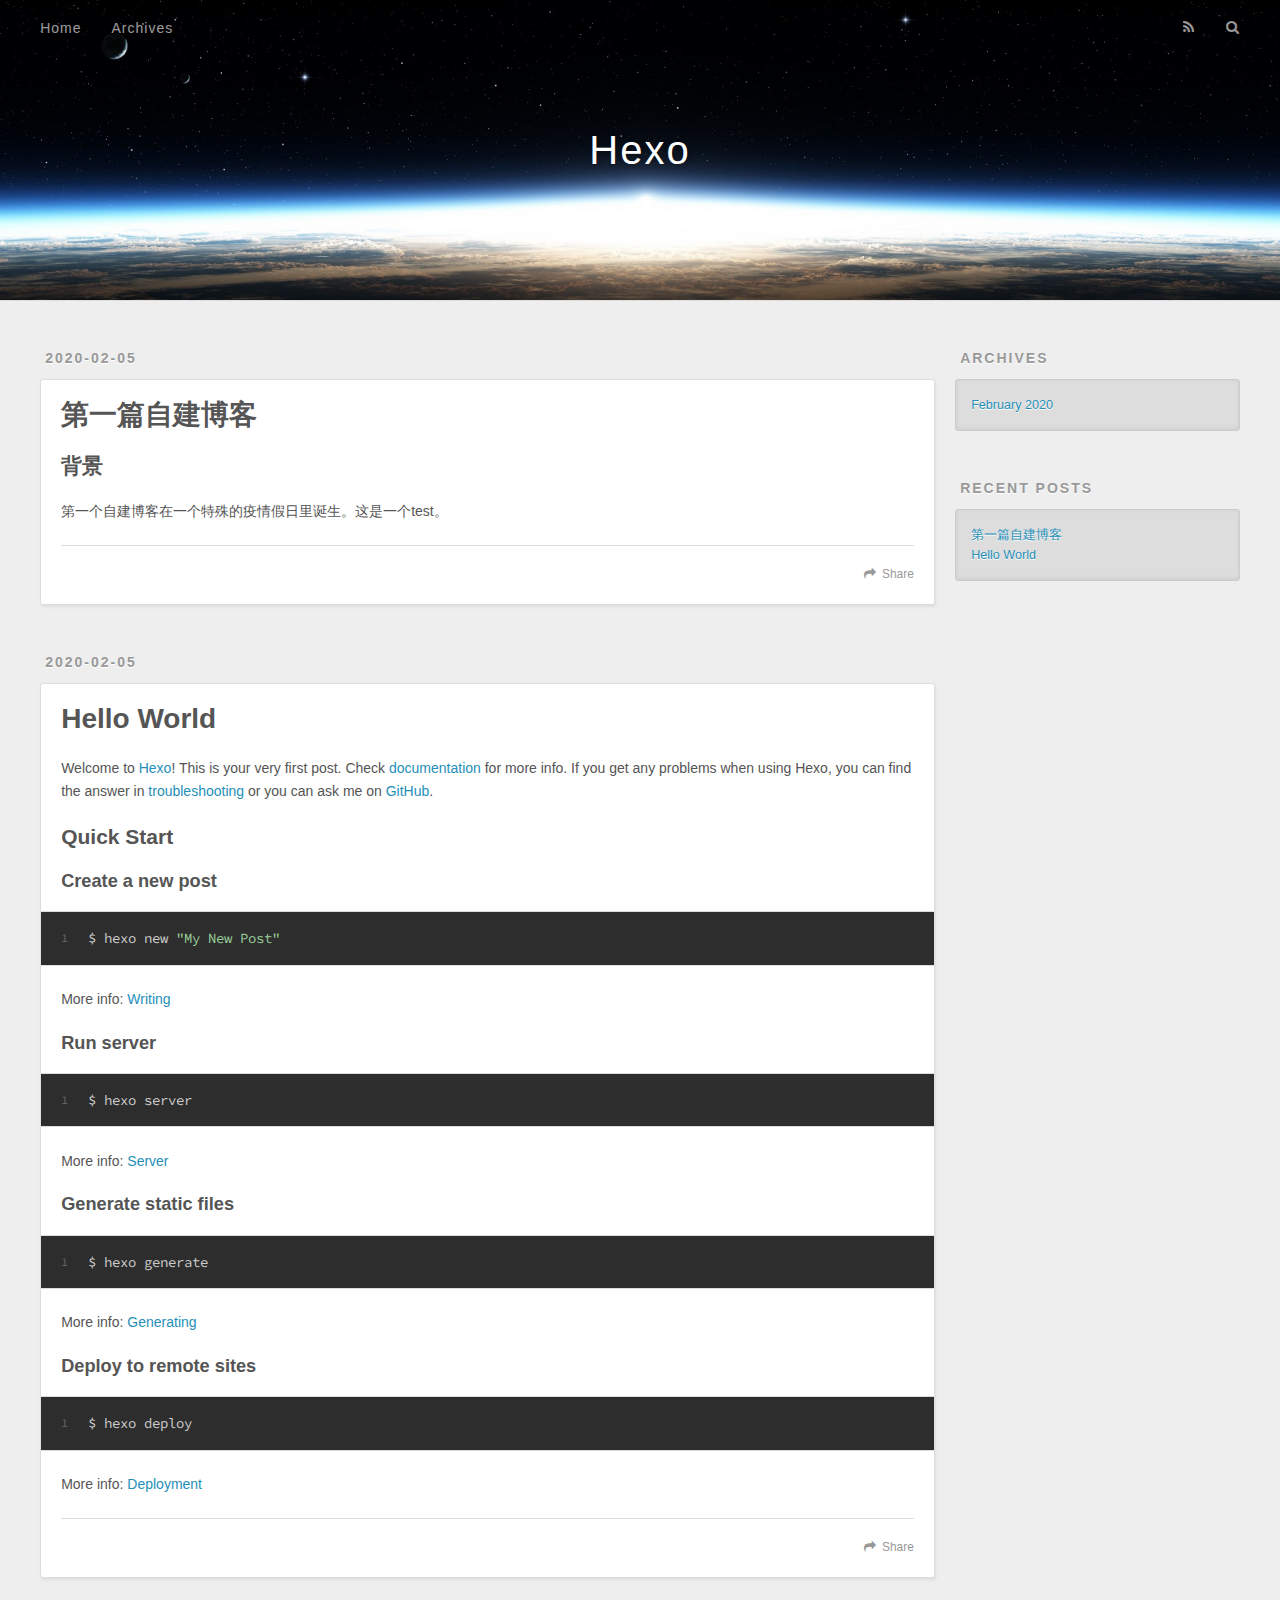
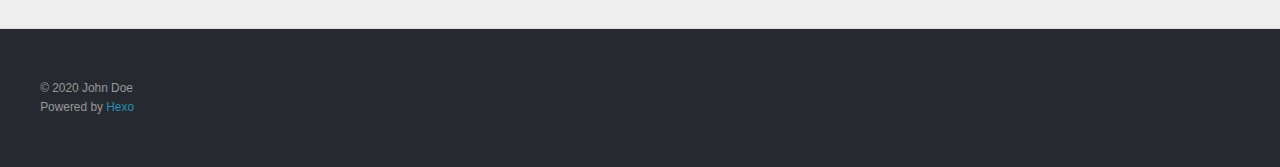
==== index.html @ 3ea93b78 "Site updated: 2020-02-05 18:12:17" ====
<!DOCTYPE html>
<html>
<head>
  <meta charset="utf-8">
  

  
  <title>Hexo</title>
  <meta name="viewport" content="width=device-width, initial-scale=1, maximum-scale=1">
  <meta property="og:type" content="website">
<meta property="og:title" content="Hexo">
<meta property="og:url" content="http://yoursite.com/index.html">
<meta property="og:site_name" content="Hexo">
<meta property="og:locale" content="en_US">
<meta property="article:author" content="John Doe">
<meta name="twitter:card" content="summary">
  
    <link rel="alternate" href="/atom.xml" title="Hexo" type="application/atom+xml">
  
  
    <link rel="icon" href="/favicon.png">
  
  
    <link href="//fonts.googleapis.com/css?family=Source+Code+Pro" rel="stylesheet" type="text/css">
  
  
<link rel="stylesheet" href="/css/style.css">

<meta name="generator" content="Hexo 4.2.0"></head>

<body>
  <div id="container">
    <div id="wrap">
      <header id="header">
  <div id="banner"></div>
  <div id="header-outer" class="outer">
    <div id="header-title" class="inner">
      <h1 id="logo-wrap">
        <a href="/" id="logo">Hexo</a>
      </h1>
      
    </div>
    <div id="header-inner" class="inner">
      <nav id="main-nav">
        <a id="main-nav-toggle" class="nav-icon"></a>
        
          <a class="main-nav-link" href="/">Home</a>
        
          <a class="main-nav-link" href="/archives">Archives</a>
        
      </nav>
      <nav id="sub-nav">
        
          <a id="nav-rss-link" class="nav-icon" href="/atom.xml" title="RSS Feed"></a>
        
        <a id="nav-search-btn" class="nav-icon" title="Search"></a>
      </nav>
      <div id="search-form-wrap">
        <form action="//google.com/search" method="get" accept-charset="UTF-8" class="search-form"><input type="search" name="q" class="search-form-input" placeholder="Search"><button type="submit" class="search-form-submit">&#xF002;</button><input type="hidden" name="sitesearch" value="http://yoursite.com"></form>
      </div>
    </div>
  </div>
</header>
      <div class="outer">
        <section id="main">
  
    <article id="post-第一篇自建博客" class="article article-type-post" itemscope itemprop="blogPost">
  <div class="article-meta">
    <a href="/2020/02/05/%E7%AC%AC%E4%B8%80%E7%AF%87%E8%87%AA%E5%BB%BA%E5%8D%9A%E5%AE%A2/" class="article-date">
  <time datetime="2020-02-05T09:42:39.000Z" itemprop="datePublished">2020-02-05</time>
</a>
    
  </div>
  <div class="article-inner">
    
    
      <header class="article-header">
        
  
    <h1 itemprop="name">
      <a class="article-title" href="/2020/02/05/%E7%AC%AC%E4%B8%80%E7%AF%87%E8%87%AA%E5%BB%BA%E5%8D%9A%E5%AE%A2/">第一篇自建博客</a>
    </h1>
  

      </header>
    
    <div class="article-entry" itemprop="articleBody">
      
        <h2 id="背景"><a href="#背景" class="headerlink" title="背景"></a>背景</h2><p>第一个自建博客在一个特殊的疫情假日里诞生。这是一个test。</p>

      
    </div>
    <footer class="article-footer">
      <a data-url="http://yoursite.com/2020/02/05/%E7%AC%AC%E4%B8%80%E7%AF%87%E8%87%AA%E5%BB%BA%E5%8D%9A%E5%AE%A2/" data-id="ck694vm9j000055s62xq0bz52" class="article-share-link">Share</a>
      
      
    </footer>
  </div>
  
</article>


  
    <article id="post-hello-world" class="article article-type-post" itemscope itemprop="blogPost">
  <div class="article-meta">
    <a href="/2020/02/05/hello-world/" class="article-date">
  <time datetime="2020-02-05T09:31:14.699Z" itemprop="datePublished">2020-02-05</time>
</a>
    
  </div>
  <div class="article-inner">
    
    
      <header class="article-header">
        
  
    <h1 itemprop="name">
      <a class="article-title" href="/2020/02/05/hello-world/">Hello World</a>
    </h1>
  

      </header>
    
    <div class="article-entry" itemprop="articleBody">
      
        <p>Welcome to <a href="https://hexo.io/" target="_blank" rel="noopener">Hexo</a>! This is your very first post. Check <a href="https://hexo.io/docs/" target="_blank" rel="noopener">documentation</a> for more info. If you get any problems when using Hexo, you can find the answer in <a href="https://hexo.io/docs/troubleshooting.html" target="_blank" rel="noopener">troubleshooting</a> or you can ask me on <a href="https://github.com/hexojs/hexo/issues" target="_blank" rel="noopener">GitHub</a>.</p>
<h2 id="Quick-Start"><a href="#Quick-Start" class="headerlink" title="Quick Start"></a>Quick Start</h2><h3 id="Create-a-new-post"><a href="#Create-a-new-post" class="headerlink" title="Create a new post"></a>Create a new post</h3><figure class="highlight bash"><table><tr><td class="gutter"><pre><span class="line">1</span><br></pre></td><td class="code"><pre><span class="line">$ hexo new <span class="string">"My New Post"</span></span><br></pre></td></tr></table></figure>

<p>More info: <a href="https://hexo.io/docs/writing.html" target="_blank" rel="noopener">Writing</a></p>
<h3 id="Run-server"><a href="#Run-server" class="headerlink" title="Run server"></a>Run server</h3><figure class="highlight bash"><table><tr><td class="gutter"><pre><span class="line">1</span><br></pre></td><td class="code"><pre><span class="line">$ hexo server</span><br></pre></td></tr></table></figure>

<p>More info: <a href="https://hexo.io/docs/server.html" target="_blank" rel="noopener">Server</a></p>
<h3 id="Generate-static-files"><a href="#Generate-static-files" class="headerlink" title="Generate static files"></a>Generate static files</h3><figure class="highlight bash"><table><tr><td class="gutter"><pre><span class="line">1</span><br></pre></td><td class="code"><pre><span class="line">$ hexo generate</span><br></pre></td></tr></table></figure>

<p>More info: <a href="https://hexo.io/docs/generating.html" target="_blank" rel="noopener">Generating</a></p>
<h3 id="Deploy-to-remote-sites"><a href="#Deploy-to-remote-sites" class="headerlink" title="Deploy to remote sites"></a>Deploy to remote sites</h3><figure class="highlight bash"><table><tr><td class="gutter"><pre><span class="line">1</span><br></pre></td><td class="code"><pre><span class="line">$ hexo deploy</span><br></pre></td></tr></table></figure>

<p>More info: <a href="https://hexo.io/docs/one-command-deployment.html" target="_blank" rel="noopener">Deployment</a></p>

      
    </div>
    <footer class="article-footer">
      <a data-url="http://yoursite.com/2020/02/05/hello-world/" data-id="ck694fncv0000xcs6bpcyfxss" class="article-share-link">Share</a>
      
      
    </footer>
  </div>
  
</article>


  


</section>
        
          <aside id="sidebar">
  
    

  
    

  
    
  
    
  <div class="widget-wrap">
    <h3 class="widget-title">Archives</h3>
    <div class="widget">
      <ul class="archive-list"><li class="archive-list-item"><a class="archive-list-link" href="/archives/2020/02/">February 2020</a></li></ul>
    </div>
  </div>


  
    
  <div class="widget-wrap">
    <h3 class="widget-title">Recent Posts</h3>
    <div class="widget">
      <ul>
        
          <li>
            <a href="/2020/02/05/%E7%AC%AC%E4%B8%80%E7%AF%87%E8%87%AA%E5%BB%BA%E5%8D%9A%E5%AE%A2/">第一篇自建博客</a>
          </li>
        
          <li>
            <a href="/2020/02/05/hello-world/">Hello World</a>
          </li>
        
      </ul>
    </div>
  </div>

  
</aside>
        
      </div>
      <footer id="footer">
  
  <div class="outer">
    <div id="footer-info" class="inner">
      &copy; 2020 John Doe<br>
      Powered by <a href="http://hexo.io/" target="_blank">Hexo</a>
    </div>
  </div>
</footer>
    </div>
    <nav id="mobile-nav">
  
    <a href="/" class="mobile-nav-link">Home</a>
  
    <a href="/archives" class="mobile-nav-link">Archives</a>
  
</nav>
    

<script src="//ajax.googleapis.com/ajax/libs/jquery/2.0.3/jquery.min.js"></script>


  
<link rel="stylesheet" href="/fancybox/jquery.fancybox.css">

  
<script src="/fancybox/jquery.fancybox.pack.js"></script>




<script src="/js/script.js"></script>




  </div>
</body>
</html>
---- css/style.css ----
body {
  width: 100%;
}
body:before,
body:after {
  content: "";
  display: table;
}
body:after {
  clear: both;
}
html,
body,
div,
span,
applet,
object,
iframe,
h1,
h2,
h3,
h4,
h5,
h6,
p,
blockquote,
pre,
a,
abbr,
acronym,
address,
big,
cite,
code,
del,
dfn,
em,
img,
ins,
kbd,
q,
s,
samp,
small,
strike,
strong,
sub,
sup,
tt,
var,
dl,
dt,
dd,
ol,
ul,
li,
fieldset,
form,
label,
legend,
table,
caption,
tbody,
tfoot,
thead,
tr,
th,
td {
  margin: 0;
  padding: 0;
  border: 0;
  outline: 0;
  font-weight: inherit;
  font-style: inherit;
  font-family: inherit;
  font-size: 100%;
  vertical-align: baseline;
}
body {
  line-height: 1;
  color: #000;
  background: #fff;
}
ol,
ul {
  list-style: none;
}
table {
  border-collapse: separate;
  border-spacing: 0;
  vertical-align: middle;
}
caption,
th,
td {
  text-align: left;
  font-weight: normal;
  vertical-align: middle;
}
a img {
  border: none;
}
input,
button {
  margin: 0;
  padding: 0;
}
input::-moz-focus-inner,
button::-moz-focus-inner {
  border: 0;
  padding: 0;
}
@font-face {
  font-family: FontAwesome;
  font-style: normal;
  font-weight: normal;
  src: url("fonts/fontawesome-webfont.eot?v=#4.0.3");
  src: url("fonts/fontawesome-webfont.eot?#iefix&v=#4.0.3") format("embedded-opentype"), url("fonts/fontawesome-webfont.woff?v=#4.0.3") format("woff"), url("fonts/fontawesome-webfont.ttf?v=#4.0.3") format("truetype"), url("fonts/fontawesome-webfont.svg#fontawesomeregular?v=#4.0.3") format("svg");
}
html,
body,
#container {
  height: 100%;
}
body {
  background: #eee;
  font: 14px -apple-system, BlinkMacSystemFont, "Segoe UI", "Roboto", "Oxygen", "Ubuntu", "Cantarell", "Fira Sans", "Droid Sans", "Helvetica Neue", sans-serif;
  -webkit-text-size-adjust: 100%;
}
.outer {
  max-width: 1220px;
  margin: 0 auto;
  padding: 0 20px;
}
.outer:before,
.outer:after {
  content: "";
  display: table;
}
.outer:after {
  clear: both;
}
.inner {
  display: inline;
  float: left;
  width: 98.33333333333333%;
  margin: 0 0.833333333333333%;
}
.left,
.alignleft {
  float: left;
}
.right,
.alignright {
  float: right;
}
.clear {
  clear: both;
}
#container {
  position: relative;
}
.mobile-nav-on {
  overflow: hidden;
}
#wrap {
  height: 100%;
  width: 100%;
  position: absolute;
  top: 0;
  left: 0;
  -webkit-transition: 0.2s ease-out;
  -moz-transition: 0.2s ease-out;
  -ms-transition: 0.2s ease-out;
  transition: 0.2s ease-out;
  z-index: 1;
  background: #eee;
}
.mobile-nav-on #wrap {
  left: 280px;
}
@media screen and (min-width: 768px) {
  #main {
    display: inline;
    float: left;
    width: 73.33333333333333%;
    margin: 0 0.833333333333333%;
  }
}
.article-date,
.article-category-link,
.archive-year,
.widget-title {
  text-decoration: none;
  text-transform: uppercase;
  letter-spacing: 2px;
  color: #999;
  margin-bottom: 1em;
  margin-left: 5px;
  line-height: 1em;
  text-shadow: 0 1px #fff;
  font-weight: bold;
}
.article-inner,
.archive-article-inner {
  background: #fff;
  -webkit-box-shadow: 1px 2px 3px #ddd;
  box-shadow: 1px 2px 3px #ddd;
  border: 1px solid #ddd;
  border-radius: 3px;
}
.article-entry h1,
.widget h1 {
  font-size: 2em;
}
.article-entry h2,
.widget h2 {
  font-size: 1.5em;
}
.article-entry h3,
.widget h3 {
  font-size: 1.3em;
}
.article-entry h4,
.widget h4 {
  font-size: 1.2em;
}
.article-entry h5,
.widget h5 {
  font-size: 1em;
}
.article-entry h6,
.widget h6 {
  font-size: 1em;
  color: #999;
}
.article-entry hr,
.widget hr {
  border: 1px dashed #ddd;
}
.article-entry strong,
.widget strong {
  font-weight: bold;
}
.article-entry em,
.widget em,
.article-entry cite,
.widget cite {
  font-style: italic;
}
.article-entry sup,
.widget sup,
.article-entry sub,
.widget sub {
  font-size: 0.75em;
  line-height: 0;
  position: relative;
  vertical-align: baseline;
}
.article-entry sup,
.widget sup {
  top: -0.5em;
}
.article-entry sub,
.widget sub {
  bottom: -0.2em;
}
.article-entry small,
.widget small {
  font-size: 0.85em;
}
.article-entry acronym,
.widget acronym,
.article-entry abbr,
.widget abbr {
  border-bottom: 1px dotted;
}
.article-entry ul,
.widget ul,
.article-entry ol,
.widget ol,
.article-entry dl,
.widget dl {
  margin: 0 20px;
  line-height: 1.6em;
}
.article-entry ul ul,
.widget ul ul,
.article-entry ol ul,
.widget ol ul,
.article-entry ul ol,
.widget ul ol,
.article-entry ol ol,
.widget ol ol {
  margin-top: 0;
  margin-bottom: 0;
}
.article-entry ul,
.widget ul {
  list-style: disc;
}
.article-entry ol,
.widget ol {
  list-style: decimal;
}
.article-entry dt,
.widget dt {
  font-weight: bold;
}
#header {
  height: 300px;
  position: relative;
  border-bottom: 1px solid #ddd;
}
#header:before,
#header:after {
  content: "";
  position: absolute;
  left: 0;
  right: 0;
  height: 40px;
}
#header:before {
  top: 0;
  background: -webkit-linear-gradient(rgba(0,0,0,0.2), transparent);
  background: -moz-linear-gradient(rgba(0,0,0,0.2), transparent);
  background: -ms-linear-gradient(rgba(0,0,0,0.2), transparent);
  background: linear-gradient(rgba(0,0,0,0.2), transparent);
}
#header:after {
  bottom: 0;
  background: -webkit-linear-gradient(transparent, rgba(0,0,0,0.2));
  background: -moz-linear-gradient(transparent, rgba(0,0,0,0.2));
  background: -ms-linear-gradient(transparent, rgba(0,0,0,0.2));
  background: linear-gradient(transparent, rgba(0,0,0,0.2));
}
#header-outer {
  height: 100%;
  position: relative;
}
#header-inner {
  position: relative;
  overflow: hidden;
}
#banner {
  position: absolute;
  top: 0;
  left: 0;
  width: 100%;
  height: 100%;
  background: url("images/banner.jpg") center #000;
  -webkit-background-size: cover;
  -moz-background-size: cover;
  background-size: cover;
  z-index: -1;
}
#header-title {
  text-align: center;
  height: 40px;
  position: absolute;
  top: 50%;
  left: 0;
  margin-top: -20px;
}
#logo,
#subtitle {
  text-decoration: none;
  color: #fff;
  font-weight: 300;
  text-shadow: 0 1px 4px rgba(0,0,0,0.3);
}
#logo {
  font-size: 40px;
  line-height: 40px;
  letter-spacing: 2px;
}
#subtitle {
  font-size: 16px;
  line-height: 16px;
  letter-spacing: 1px;
}
#subtitle-wrap {
  margin-top: 16px;
}
#main-nav {
  float: left;
  margin-left: -15px;
}
.nav-icon,
.main-nav-link {
  float: left;
  color: #fff;
  opacity: 0.6;
  text-decoration: none;
  text-shadow: 0 1px rgba(0,0,0,0.2);
  -webkit-transition: opacity 0.2s;
  -moz-transition: opacity 0.2s;
  -ms-transition: opacity 0.2s;
  transition: opacity 0.2s;
  display: block;
  padding: 20px 15px;
}
.nav-icon:hover,
.main-nav-link:hover {
  opacity: 1;
}
.nav-icon {
  font-family: FontAwesome;
  text-align: center;
  font-size: 14px;
  width: 14px;
  height: 14px;
  padding: 20px 15px;
  position: relative;
  cursor: pointer;
}
.main-nav-link {
  font-weight: 300;
  letter-spacing: 1px;
}
@media screen and (max-width: 479px) {
  .main-nav-link {
    display: none;
  }
}
#main-nav-toggle {
  display: none;
}
#main-nav-toggle:before {
  content: "\f0c9";
}
@media screen and (max-width: 479px) {
  #main-nav-toggle {
    display: block;
  }
}
#sub-nav {
  float: right;
  margin-right: -15px;
}
#nav-rss-link:before {
  content: "\f09e";
}
#nav-search-btn:before {
  content: "\f002";
}
#search-form-wrap {
  position: absolute;
  top: 15px;
  width: 150px;
  height: 30px;
  right: -150px;
  opacity: 0;
  -webkit-transition: 0.2s ease-out;
  -moz-transition: 0.2s ease-out;
  -ms-transition: 0.2s ease-out;
  transition: 0.2s ease-out;
}
#search-form-wrap.on {
  opacity: 1;
  right: 0;
}
@media screen and (max-width: 479px) {
  #search-form-wrap {
    width: 100%;
    right: -100%;
  }
}
.search-form {
  position: absolute;
  top: 0;
  left: 0;
  right: 0;
  background: #fff;
  padding: 5px 15px;
  border-radius: 15px;
  -webkit-box-shadow: 0 0 10px rgba(0,0,0,0.3);
  box-shadow: 0 0 10px rgba(0,0,0,0.3);
}
.search-form-input {
  border: none;
  background: none;
  color: #555;
  width: 100%;
  font: 13px -apple-system, BlinkMacSystemFont, "Segoe UI", "Roboto", "Oxygen", "Ubuntu", "Cantarell", "Fira Sans", "Droid Sans", "Helvetica Neue", sans-serif;
  outline: none;
}
.search-form-input::-webkit-search-results-decoration,
.search-form-input::-webkit-search-cancel-button {
  -webkit-appearance: none;
}
.search-form-submit {
  position: absolute;
  top: 50%;
  right: 10px;
  margin-top: -7px;
  font: 13px FontAwesome;
  border: none;
  background: none;
  color: #bbb;
  cursor: pointer;
}
.search-form-submit:hover,
.search-form-submit:focus {
  color: #777;
}
.article {
  margin: 50px 0;
}
.article-inner {
  overflow: hidden;
}
.article-meta:before,
.article-meta:after {
  content: "";
  display: table;
}
.article-meta:after {
  clear: both;
}
.article-date {
  float: left;
}
.article-category {
  float: left;
  line-height: 1em;
  color: #ccc;
  text-shadow: 0 1px #fff;
  margin-left: 8px;
}
.article-category:before {
  content: "\2022";
}
.article-category-link {
  margin: 0 12px 1em;
}
.article-header {
  padding: 20px 20px 0;
}
.article-title {
  text-decoration: none;
  font-size: 2em;
  font-weight: bold;
  color: #555;
  line-height: 1.1em;
  -webkit-transition: color 0.2s;
  -moz-transition: color 0.2s;
  -ms-transition: color 0.2s;
  transition: color 0.2s;
}
a.article-title:hover {
  color: #258fb8;
}
.article-entry {
  color: #555;
  padding: 0 20px;
}
.article-entry:before,
.article-entry:after {
  content: "";
  display: table;
}
.article-entry:after {
  clear: both;
}
.article-entry p,
.article-entry table {
  line-height: 1.6em;
  margin: 1.6em 0;
}
.article-entry h1,
.article-entry h2,
.article-entry h3,
.article-entry h4,
.article-entry h5,
.article-entry h6 {
  font-weight: bold;
}
.article-entry h1,
.article-entry h2,
.article-entry h3,
.article-entry h4,
.article-entry h5,
.article-entry h6 {
  line-height: 1.1em;
  margin: 1.1em 0;
}
.article-entry a {
  color: #258fb8;
  text-decoration: none;
}
.article-entry a:hover {
  text-decoration: underline;
}
.article-entry ul,
.article-entry ol,
.article-entry dl {
  margin-top: 1.6em;
  margin-bottom: 1.6em;
}
.article-entry img,
.article-entry video {
  max-width: 100%;
  height: auto;
  display: block;
  margin: auto;
}
.article-entry iframe {
  border: none;
}
.article-entry table {
  width: 100%;
  border-collapse: collapse;
  border-spacing: 0;
}
.article-entry th {
  font-weight: bold;
  border-bottom: 3px solid #ddd;
  padding-bottom: 0.5em;
}
.article-entry td {
  border-bottom: 1px solid #ddd;
  padding: 10px 0;
}
.article-entry blockquote {
  font-family: Georgia, "Times New Roman", serif;
  font-size: 1.4em;
  margin: 1.6em 20px;
  text-align: center;
}
.article-entry blockquote footer {
  font-size: 14px;
  margin: 1.6em 0;
  font-family: -apple-system, BlinkMacSystemFont, "Segoe UI", "Roboto", "Oxygen", "Ubuntu", "Cantarell", "Fira Sans", "Droid Sans", "Helvetica Neue", sans-serif;
}
.article-entry blockquote footer cite:before {
  content: "—";
  padding: 0 0.5em;
}
.article-entry .pullquote {
  text-align: left;
  width: 45%;
  margin: 0;
}
.article-entry .pullquote.left {
  margin-left: 0.5em;
  margin-right: 1em;
}
.article-entry .pullquote.right {
  margin-right: 0.5em;
  margin-left: 1em;
}
.article-entry .caption {
  color: #999;
  display: block;
  font-size: 0.9em;
  margin-top: 0.5em;
  position: relative;
  text-align: center;
}
.article-entry .video-container {
  position: relative;
  padding-top: 56.25%;
  height: 0;
  overflow: hidden;
}
.article-entry .video-container iframe,
.article-entry .video-container object,
.article-entry .video-container embed {
  position: absolute;
  top: 0;
  left: 0;
  width: 100%;
  height: 100%;
  margin-top: 0;
}
.article-more-link a {
  display: inline-block;
  line-height: 1em;
  padding: 6px 15px;
  border-radius: 15px;
  background: #eee;
  color: #999;
  text-shadow: 0 1px #fff;
  text-decoration: none;
}
.article-more-link a:hover {
  background: #258fb8;
  color: #fff;
  text-decoration: none;
  text-shadow: 0 1px #1e7293;
}
.article-footer {
  font-size: 0.85em;
  line-height: 1.6em;
  border-top: 1px solid #ddd;
  padding-top: 1.6em;
  margin: 0 20px 20px;
}
.article-footer:before,
.article-footer:after {
  content: "";
  display: table;
}
.article-footer:after {
  clear: both;
}
.article-footer a {
  color: #999;
  text-decoration: none;
}
.article-footer a:hover {
  color: #555;
}
.article-tag-list-item {
  float: left;
  margin-right: 10px;
}
.article-tag-list-link:before {
  content: "#";
}
.article-comment-link {
  float: right;
}
.article-comment-link:before {
  content: "\f075";
  font-family: FontAwesome;
  padding-right: 8px;
}
.article-share-link {
  cursor: pointer;
  float: right;
  margin-left: 20px;
}
.article-share-link:before {
  content: "\f064";
  font-family: FontAwesome;
  padding-right: 6px;
}
#article-nav {
  position: relative;
}
#article-nav:before,
#article-nav:after {
  content: "";
  display: table;
}
#article-nav:after {
  clear: both;
}
@media screen and (min-width: 768px) {
  #article-nav {
    margin: 50px 0;
  }
  #article-nav:before {
    width: 8px;
    height: 8px;
    position: absolute;
    top: 50%;
    left: 50%;
    margin-top: -4px;
    margin-left: -4px;
    content: "";
    border-radius: 50%;
    background: #ddd;
    -webkit-box-shadow: 0 1px 2px #fff;
    box-shadow: 0 1px 2px #fff;
  }
}
.article-nav-link-wrap {
  text-decoration: none;
  text-shadow: 0 1px #fff;
  color: #999;
  -webkit-box-sizing: border-box;
  -moz-box-sizing: border-box;
  box-sizing: border-box;
  margin-top: 50px;
  text-align: center;
  display: block;
}
.article-nav-link-wrap:hover {
  color: #555;
}
@media screen and (min-width: 768px) {
  .article-nav-link-wrap {
    width: 50%;
    margin-top: 0;
  }
}
@media screen and (min-width: 768px) {
  #article-nav-newer {
    float: left;
    text-align: right;
    padding-right: 20px;
  }
}
@media screen and (min-width: 768px) {
  #article-nav-older {
    float: right;
    text-align: left;
    padding-left: 20px;
  }
}
.article-nav-caption {
  text-transform: uppercase;
  letter-spacing: 2px;
  color: #ddd;
  line-height: 1em;
  font-weight: bold;
}
#article-nav-newer .article-nav-caption {
  margin-right: -2px;
}
.article-nav-title {
  font-size: 0.85em;
  line-height: 1.6em;
  margin-top: 0.5em;
}
.article-share-box {
  position: absolute;
  display: none;
  background: #fff;
  -webkit-box-shadow: 1px 2px 10px rgba(0,0,0,0.2);
  box-shadow: 1px 2px 10px rgba(0,0,0,0.2);
  border-radius: 3px;
  margin-left: -145px;
  overflow: hidden;
  z-index: 1;
}
.article-share-box.on {
  display: block;
}
.article-share-input {
  width: 100%;
  background: none;
  -webkit-box-sizing: border-box;
  -moz-box-sizing: border-box;
  box-sizing: border-box;
  font: 14px -apple-system, BlinkMacSystemFont, "Segoe UI", "Roboto", "Oxygen", "Ubuntu", "Cantarell", "Fira Sans", "Droid Sans", "Helvetica Neue", sans-serif;
  padding: 0 15px;
  color: #555;
  outline: none;
  border: 1px solid #ddd;
  border-radius: 3px 3px 0 0;
  height: 36px;
  line-height: 36px;
}
.article-share-links {
  background: #eee;
}
.article-share-links:before,
.article-share-links:after {
  content: "";
  display: table;
}
.article-share-links:after {
  clear: both;
}
.article-share-twitter,
.article-share-facebook,
.article-share-pinterest,
.article-share-google {
  width: 50px;
  height: 36px;
  display: block;
  float: left;
  position: relative;
  color: #999;
  text-shadow: 0 1px #fff;
}
.article-share-twitter:before,
.article-share-facebook:before,
.article-share-pinterest:before,
.article-share-google:before {
  font-size: 20px;
  font-family: FontAwesome;
  width: 20px;
  height: 20px;
  position: absolute;
  top: 50%;
  left: 50%;
  margin-top: -10px;
  margin-left: -10px;
  text-align: center;
}
.article-share-twitter:hover,
.article-share-facebook:hover,
.article-share-pinterest:hover,
.article-share-google:hover {
  color: #fff;
}
.article-share-twitter:before {
  content: "\f099";
}
.article-share-twitter:hover {
  background: #00aced;
  text-shadow: 0 1px #008abe;
}
.article-share-facebook:before {
  content: "\f09a";
}
.article-share-facebook:hover {
  background: #3b5998;
  text-shadow: 0 1px #2f477a;
}
.article-share-pinterest:before {
  content: "\f0d2";
}
.article-share-pinterest:hover {
  background: #cb2027;
  text-shadow: 0 1px #a21a1f;
}
.article-share-google:before {
  content: "\f0d5";
}
.article-share-google:hover {
  background: #dd4b39;
  text-shadow: 0 1px #be3221;
}
.article-gallery {
  background: #000;
  position: relative;
}
.article-gallery-photos {
  position: relative;
  overflow: hidden;
}
.article-gallery-img {
  display: none;
  max-width: 100%;
}
.article-gallery-img:first-child {
  display: block;
}
.article-gallery-img.loaded {
  position: absolute;
  display: block;
}
.article-gallery-img img {
  display: block;
  max-width: 100%;
  margin: 0 auto;
}
#comments {
  background: #fff;
  -webkit-box-shadow: 1px 2px 3px #ddd;
  box-shadow: 1px 2px 3px #ddd;
  padding: 20px;
  border: 1px solid #ddd;
  border-radius: 3px;
  margin: 50px 0;
}
#comments a {
  color: #258fb8;
}
.archives-wrap {
  margin: 50px 0;
}
.archives:before,
.archives:after {
  content: "";
  display: table;
}
.archives:after {
  clear: both;
}
.archive-year-wrap {
  margin-bottom: 1em;
}
.archives {
  -webkit-column-gap: 10px;
  -moz-column-gap: 10px;
  column-gap: 10px;
}
@media screen and (min-width: 480px) and (max-width: 767px) {
  .archives {
    -webkit-column-count: 2;
    -moz-column-count: 2;
    column-count: 2;
  }
}
@media screen and (min-width: 768px) {
  .archives {
    -webkit-column-count: 3;
    -moz-column-count: 3;
    column-count: 3;
  }
}
.archive-article {
  -webkit-column-break-inside: avoid;
  page-break-inside: avoid;
  overflow: hidden;
  break-inside: avoid-column;
}
.archive-article-inner {
  padding: 10px;
  margin-bottom: 15px;
}
.archive-article-title {
  text-decoration: none;
  font-weight: bold;
  color: #555;
  -webkit-transition: color 0.2s;
  -moz-transition: color 0.2s;
  -ms-transition: color 0.2s;
  transition: color 0.2s;
  line-height: 1.6em;
}
.archive-article-title:hover {
  color: #258fb8;
}
.archive-article-footer {
  margin-top: 1em;
}
.archive-article-date {
  color: #999;
  text-decoration: none;
  font-size: 0.85em;
  line-height: 1em;
  margin-bottom: 0.5em;
  display: block;
}
#page-nav {
  margin: 50px auto;
  background: #fff;
  -webkit-box-shadow: 1px 2px 3px #ddd;
  box-shadow: 1px 2px 3px #ddd;
  border: 1px solid #ddd;
  border-radius: 3px;
  text-align: center;
  color: #999;
  overflow: hidden;
}
#page-nav:before,
#page-nav:after {
  content: "";
  display: table;
}
#page-nav:after {
  clear: both;
}
#page-nav a,
#page-nav span {
  padding: 10px 20px;
  line-height: 1;
  height: 2ex;
}
#page-nav a {
  color: #999;
  text-decoration: none;
}
#page-nav a:hover {
  background: #999;
  color: #fff;
}
#page-nav .prev {
  float: left;
}
#page-nav .next {
  float: right;
}
#page-nav .page-number {
  display: inline-block;
}
@media screen and (max-width: 479px) {
  #page-nav .page-number {
    display: none;
  }
}
#page-nav .current {
  color: #555;
  font-weight: bold;
}
#page-nav .space {
  color: #ddd;
}
#footer {
  background: #262a30;
  padding: 50px 0;
  border-top: 1px solid #ddd;
  color: #999;
}
#footer a {
  color: #258fb8;
  text-decoration: none;
}
#footer a:hover {
  text-decoration: underline;
}
#footer-info {
  line-height: 1.6em;
  font-size: 0.85em;
}
.article-entry pre,
.article-entry .highlight {
  background: #2d2d2d;
  margin: 0 -20px;
  padding: 15px 20px;
  border-style: solid;
  border-color: #ddd;
  border-width: 1px 0;
  overflow: auto;
  color: #ccc;
  line-height: 22.400000000000002px;
}
.article-entry .highlight .gutter pre,
.article-entry .gist .gist-file .gist-data .line-numbers {
  color: #666;
  font-size: 0.85em;
}
.article-entry pre,
.article-entry code {
  font-family: "Source Code Pro", Consolas, Monaco, Menlo, Consolas, monospace;
}
.article-entry code {
  background: #eee;
  text-shadow: 0 1px #fff;
  padding: 0 0.3em;
}
.article-entry pre code {
  background: none;
  text-shadow: none;
  padding: 0;
}
.article-entry .highlight pre {
  border: none;
  margin: 0;
  padding: 0;
}
.article-entry .highlight table {
  margin: 0;
  width: auto;
}
.article-entry .highlight td {
  border: none;
  padding: 0;
}
.article-entry .highlight figcaption {
  font-size: 0.85em;
  color: #999;
  line-height: 1em;
  margin-bottom: 1em;
}
.article-entry .highlight figcaption:before,
.article-entry .highlight figcaption:after {
  content: "";
  display: table;
}
.article-entry .highlight figcaption:after {
  clear: both;
}
.article-entry .highlight figcaption a {
  float: right;
}
.article-entry .highlight .gutter pre {
  text-align: right;
  padding-right: 20px;
}
.article-entry .highlight .line {
  height: 22.400000000000002px;
}
.article-entry .highlight .line.marked {
  background: #515151;
}
.article-entry .gist {
  margin: 0 -20px;
  border-style: solid;
  border-color: #ddd;
  border-width: 1px 0;
  background: #2d2d2d;
  padding: 15px 20px 15px 0;
}
.article-entry .gist .gist-file {
  border: none;
  font-family: "Source Code Pro", Consolas, Monaco, Menlo, Consolas, monospace;
  margin: 0;
}
.article-entry .gist .gist-file .gist-data {
  background: none;
  border: none;
}
.article-entry .gist .gist-file .gist-data .line-numbers {
  background: none;
  border: none;
  padding: 0 20px 0 0;
}
.article-entry .gist .gist-file .gist-data .line-data {
  padding: 0 !important;
}
.article-entry .gist .gist-file .highlight {
  margin: 0;
  padding: 0;
  border: none;
}
.article-entry .gist .gist-file .gist-meta {
  background: #2d2d2d;
  color: #999;
  font: 0.85em -apple-system, BlinkMacSystemFont, "Segoe UI", "Roboto", "Oxygen", "Ubuntu", "Cantarell", "Fira Sans", "Droid Sans", "Helvetica Neue", sans-serif;
  text-shadow: 0 0;
  padding: 0;
  margin-top: 1em;
  margin-left: 20px;
}
.article-entry .gist .gist-file .gist-meta a {
  color: #258fb8;
  font-weight: normal;
}
.article-entry .gist .gist-file .gist-meta a:hover {
  text-decoration: underline;
}
pre .comment,
pre .title {
  color: #999;
}
pre .variable,
pre .attribute,
pre .tag,
pre .regexp,
pre .ruby .constant,
pre .xml .tag .title,
pre .xml .pi,
pre .xml .doctype,
pre .html .doctype,
pre .css .id,
pre .css .class,
pre .css .pseudo {
  color: #f2777a;
}
pre .number,
pre .preprocessor,
pre .built_in,
pre .literal,
pre .params,
pre .constant {
  color: #f99157;
}
pre .class,
pre .ruby .class .title,
pre .css .rules .attribute {
  color: #9c9;
}
pre .string,
pre .value,
pre .inheritance,
pre .header,
pre .ruby .symbol,
pre .xml .cdata {
  color: #9c9;
}
pre .css .hexcolor {
  color: #6cc;
}
pre .function,
pre .python .decorator,
pre .python .title,
pre .ruby .function .title,
pre .ruby .title .keyword,
pre .perl .sub,
pre .javascript .title,
pre .coffeescript .title {
  color: #69c;
}
pre .keyword,
pre .javascript .function {
  color: #c9c;
}
@media screen and (max-width: 479px) {
  #mobile-nav {
    position: absolute;
    top: 0;
    left: 0;
    width: 280px;
    height: 100%;
    background: #191919;
    border-right: 1px solid #fff;
  }
}
@media screen and (max-width: 479px) {
  .mobile-nav-link {
    display: block;
    color: #999;
    text-decoration: none;
    padding: 15px 20px;
    font-weight: bold;
  }
  .mobile-nav-link:hover {
    color: #fff;
  }
}
@media screen and (min-width: 768px) {
  #sidebar {
    display: inline;
    float: left;
    width: 23.333333333333332%;
    margin: 0 0.833333333333333%;
  }
}
.widget-wrap {
  margin: 50px 0;
}
.widget {
  color: #777;
  text-shadow: 0 1px #fff;
  background: #ddd;
  -webkit-box-shadow: 0 -1px 4px #ccc inset;
  box-shadow: 0 -1px 4px #ccc inset;
  border: 1px solid #ccc;
  padding: 15px;
  border-radius: 3px;
}
.widget a {
  color: #258fb8;
  text-decoration: none;
}
.widget a:hover {
  text-decoration: underline;
}
.widget ul ul,
.widget ol ul,
.widget dl ul,
.widget ul ol,
.widget ol ol,
.widget dl ol,
.widget ul dl,
.widget ol dl,
.widget dl dl {
  margin-left: 15px;
  list-style: disc;
}
.widget {
  line-height: 1.6em;
  word-wrap: break-word;
  font-size: 0.9em;
}
.widget ul,
.widget ol {
  list-style: none;
  margin: 0;
}
.widget ul ul,
.widget ol ul,
.widget ul ol,
.widget ol ol {
  margin: 0 20px;
}
.widget ul ul,
.widget ol ul {
  list-style: disc;
}
.widget ul ol,
.widget ol ol {
  list-style: decimal;
}
.category-list-count,
.tag-list-count,
.archive-list-count {
  padding-left: 5px;
  color: #999;
  font-size: 0.85em;
}
.category-list-count:before,
.tag-list-count:before,
.archive-list-count:before {
  content: "(";
}
.category-list-count:after,
.tag-list-count:after,
.archive-list-count:after {
  content: ")";
}
.tagcloud a {
  margin-right: 5px;
  display: inline-block;
}
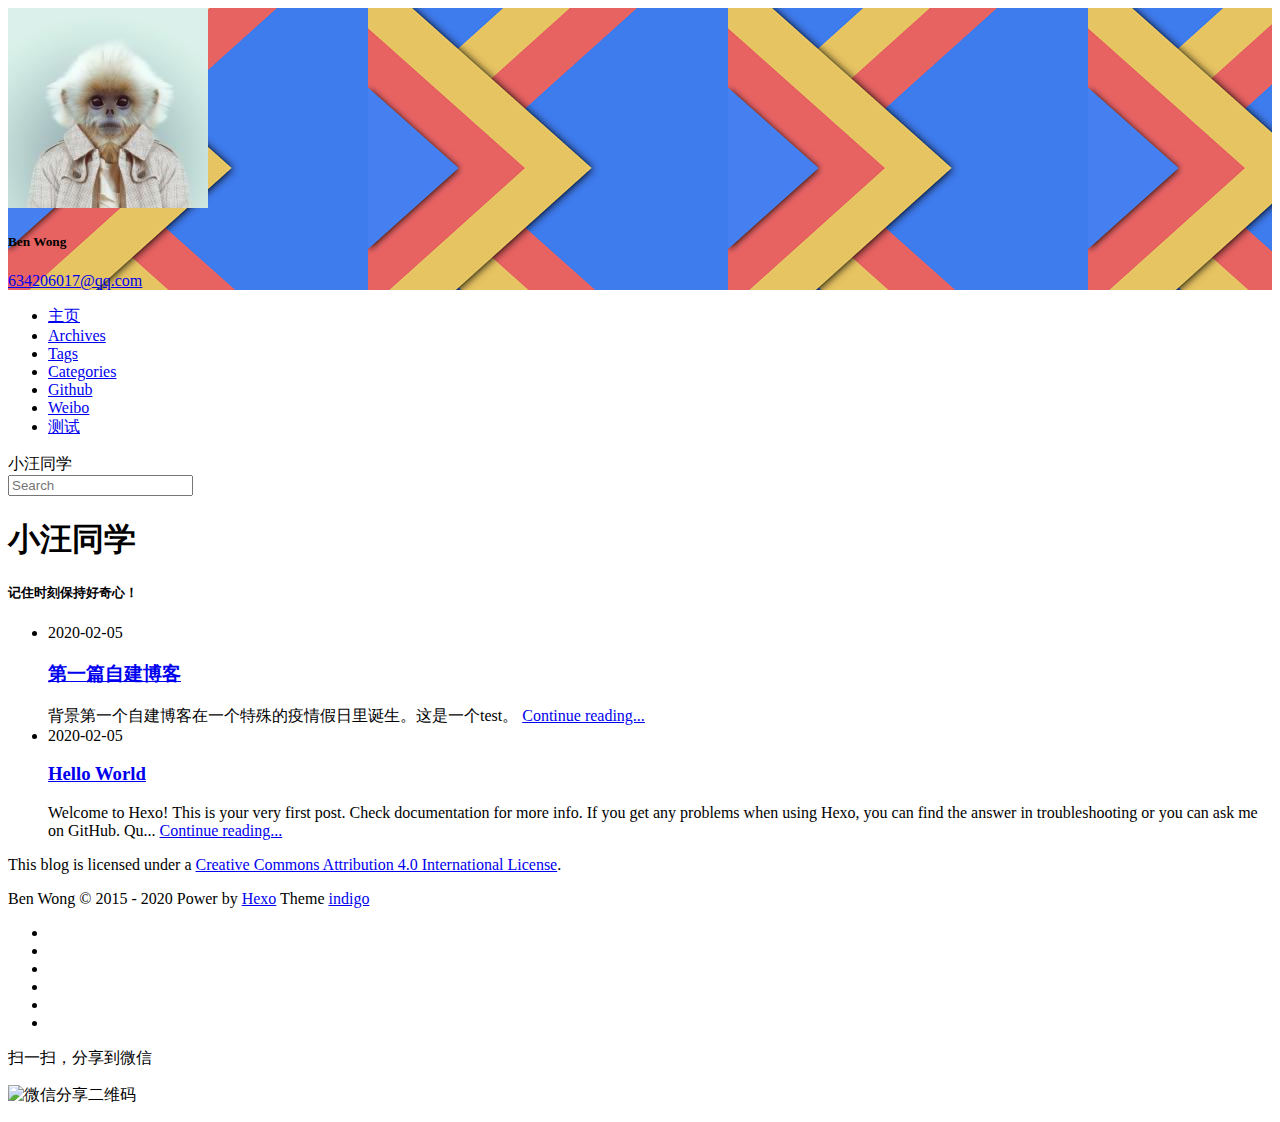
==== commit 343afabb: "Site updated: 2020-02-05 23:10:53" ====
--- a/index.html
+++ b/index.html
@@ -1,237 +1,384 @@
 <!DOCTYPE html>
 <html>
 <head>
-  <meta charset="utf-8">
+    
+
+    
+
+    
+
+
+
+    <meta charset="utf-8">
+    
+    
+    
+    
+    <title>小汪同学 | 记住时刻保持好奇心！</title>
+    <meta name="viewport" content="width=device-width, initial-scale=1, maximum-scale=1">
+    
+    <meta name="theme-color" content="#3F51B5">
+    
+    
+    <meta name="keywords" content="">
+    <meta property="og:type" content="website">
+<meta property="og:title" content="小汪同学">
+<meta property="og:url" content="http://yoursite.com/index.html">
+<meta property="og:site_name" content="小汪同学">
+<meta property="article:author" content="Ben Wong">
+<meta name="twitter:card" content="summary">
+    
+    <link rel="shortcut icon" href="/favicon.ico">
+    <link rel="stylesheet" href="//unpkg.com/hexo-theme-material-indigo@latest/css/style.css">
+    <script>window.lazyScripts=[]</script>
+
+    <!-- custom head -->
+    
+
+<meta name="generator" content="Hexo 4.2.0"></head>
+
+<body>
+    <div id="loading" class="active"></div>
+
+    <aside id="menu"  >
+  <div class="inner flex-row-vertical">
+    <a href="javascript:;" class="header-icon waves-effect waves-circle waves-light" id="menu-off">
+        <i class="icon icon-lg icon-close"></i>
+    </a>
+    <div class="brand-wrap" style="background-image:url(/img/brand.jpg)">
+      <div class="brand">
+        <a href="/" class="avatar waves-effect waves-circle waves-light">
+          <img src="/img/avatar.jpg">
+        </a>
+        <hgroup class="introduce">
+          <h5 class="nickname">Ben Wong</h5>
+          <a href="mailto:634206017@qq.com" title="634206017@qq.com" class="mail">634206017@qq.com</a>
+        </hgroup>
+      </div>
+    </div>
+    <div class="scroll-wrap flex-col">
+      <ul class="nav">
+        
+            <li class="waves-block waves-effect active">
+              <a href="/"  >
+                <i class="icon icon-lg icon-home"></i>
+                主页
+              </a>
+            </li>
+        
+            <li class="waves-block waves-effect">
+              <a href="/archives"  >
+                <i class="icon icon-lg icon-archives"></i>
+                Archives
+              </a>
+            </li>
+        
+            <li class="waves-block waves-effect">
+              <a href="/tags"  >
+                <i class="icon icon-lg icon-tags"></i>
+                Tags
+              </a>
+            </li>
+        
+            <li class="waves-block waves-effect">
+              <a href="/categories"  >
+                <i class="icon icon-lg icon-th-list"></i>
+                Categories
+              </a>
+            </li>
+        
+            <li class="waves-block waves-effect">
+              <a href="https://github.com/yscoder" target="_blank" >
+                <i class="icon icon-lg icon-github"></i>
+                Github
+              </a>
+            </li>
+        
+            <li class="waves-block waves-effect">
+              <a href="http://www.weibo.com/ysweb" target="_blank" >
+                <i class="icon icon-lg icon-weibo"></i>
+                Weibo
+              </a>
+            </li>
+        
+            <li class="waves-block waves-effect">
+              <a href="/custom"  >
+                <i class="icon icon-lg icon-link"></i>
+                测试
+              </a>
+            </li>
+        
+      </ul>
+    </div>
+  </div>
+</aside>
+
+    <main id="main">
+        <header class="top-header" id="header">
+    <div class="flex-row">
+        <a href="javascript:;" class="header-icon waves-effect waves-circle waves-light on" id="menu-toggle">
+          <i class="icon icon-lg icon-navicon"></i>
+        </a>
+        <div class="flex-col header-title ellipsis">小汪同学</div>
+        
+        <div class="search-wrap" id="search-wrap">
+            <a href="javascript:;" class="header-icon waves-effect waves-circle waves-light" id="back">
+                <i class="icon icon-lg icon-chevron-left"></i>
+            </a>
+            <input type="text" id="key" class="search-input" autocomplete="off" placeholder="Search">
+            <a href="javascript:;" class="header-icon waves-effect waves-circle waves-light" id="search">
+                <i class="icon icon-lg icon-search"></i>
+            </a>
+        </div>
+        
+        
+        <a href="javascript:;" class="header-icon waves-effect waves-circle waves-light" id="menuShare">
+            <i class="icon icon-lg icon-share-alt"></i>
+        </a>
+        
+    </div>
+</header>
+<header class="content-header index-header">
+
+    <div class="container fade-scale">
+        <h1 class="title">小汪同学</h1>
+        <h5 class="subtitle">
+            
+                记住时刻保持好奇心！
+            
+        </h5>
+    </div>
+
+    
+
+
+</header>
+
+<div class="container body-wrap">
+
+    <ul class="post-list">
+    
+        <li class="post-list-item fade">
+            <article id="post-第一篇自建博客"
+  class="article-card article-type-post" itemprop="blogPost">
+
+    <div class="post-meta">
+        <time class="post-time" title="2020-02-05 17:42:39" datetime="2020-02-05T09:42:39.000Z"  itemprop="datePublished">2020-02-05</time>
+
+        
+
+
+    </div>
+
+    
+
+
   
-
+    <h3 class="post-title" itemprop="name">
+      <a class="post-title-link" href="/2020/02/05/%E7%AC%AC%E4%B8%80%E7%AF%87%E8%87%AA%E5%BB%BA%E5%8D%9A%E5%AE%A2/">第一篇自建博客</a>
+    </h3>
   
-  <title>Hexo</title>
-  <meta name="viewport" content="width=device-width, initial-scale=1, maximum-scale=1">
-  <meta property="og:type" content="website">
-<meta property="og:title" content="Hexo">
-<meta property="og:url" content="http://yoursite.com/index.html">
-<meta property="og:site_name" content="Hexo">
-<meta property="og:locale" content="en_US">
-<meta property="article:author" content="John Doe">
-<meta name="twitter:card" content="summary">
+
+
+
+
+    <div class="post-content" id="post-content" itemprop="postContent">
+
+    
+        背景第一个自建博客在一个特殊的疫情假日里诞生。这是一个test。
+
+    
+
+        <a href="/2020/02/05/%E7%AC%AC%E4%B8%80%E7%AF%87%E8%87%AA%E5%BB%BA%E5%8D%9A%E5%AE%A2/" class="post-more waves-effect waves-button">
+            Continue reading...
+        </a>
+    </div>
+    
+</article>
+
+        </li>
+    
+        <li class="post-list-item fade">
+            <article id="post-hello-world"
+  class="article-card article-type-post" itemprop="blogPost">
+
+    <div class="post-meta">
+        <time class="post-time" title="2020-02-05 17:31:14" datetime="2020-02-05T09:31:14.699Z"  itemprop="datePublished">2020-02-05</time>
+
+        
+
+
+    </div>
+
+    
+
+
   
-    <link rel="alternate" href="/atom.xml" title="Hexo" type="application/atom+xml">
+    <h3 class="post-title" itemprop="name">
+      <a class="post-title-link" href="/2020/02/05/hello-world/">Hello World</a>
+    </h3>
   
-  
-    <link rel="icon" href="/favicon.png">
-  
-  
-    <link href="//fonts.googleapis.com/css?family=Source+Code+Pro" rel="stylesheet" type="text/css">
-  
-  
-<link rel="stylesheet" href="/css/style.css">
-
-<meta name="generator" content="Hexo 4.2.0"></head>
-
-<body>
-  <div id="container">
-    <div id="wrap">
-      <header id="header">
-  <div id="banner"></div>
-  <div id="header-outer" class="outer">
-    <div id="header-title" class="inner">
-      <h1 id="logo-wrap">
-        <a href="/" id="logo">Hexo</a>
-      </h1>
-      
-    </div>
-    <div id="header-inner" class="inner">
-      <nav id="main-nav">
-        <a id="main-nav-toggle" class="nav-icon"></a>
-        
-          <a class="main-nav-link" href="/">Home</a>
-        
-          <a class="main-nav-link" href="/archives">Archives</a>
-        
-      </nav>
-      <nav id="sub-nav">
-        
-          <a id="nav-rss-link" class="nav-icon" href="/atom.xml" title="RSS Feed"></a>
-        
-        <a id="nav-search-btn" class="nav-icon" title="Search"></a>
-      </nav>
-      <div id="search-form-wrap">
-        <form action="//google.com/search" method="get" accept-charset="UTF-8" class="search-form"><input type="search" name="q" class="search-form-input" placeholder="Search"><button type="submit" class="search-form-submit">&#xF002;</button><input type="hidden" name="sitesearch" value="http://yoursite.com"></form>
-      </div>
-    </div>
-  </div>
-</header>
-      <div class="outer">
-        <section id="main">
-  
-    <article id="post-第一篇自建博客" class="article article-type-post" itemscope itemprop="blogPost">
-  <div class="article-meta">
-    <a href="/2020/02/05/%E7%AC%AC%E4%B8%80%E7%AF%87%E8%87%AA%E5%BB%BA%E5%8D%9A%E5%AE%A2/" class="article-date">
-  <time datetime="2020-02-05T09:42:39.000Z" itemprop="datePublished">2020-02-05</time>
-</a>
-    
-  </div>
-  <div class="article-inner">
-    
-    
-      <header class="article-header">
-        
-  
-    <h1 itemprop="name">
-      <a class="article-title" href="/2020/02/05/%E7%AC%AC%E4%B8%80%E7%AF%87%E8%87%AA%E5%BB%BA%E5%8D%9A%E5%AE%A2/">第一篇自建博客</a>
-    </h1>
-  
-
-      </header>
-    
-    <div class="article-entry" itemprop="articleBody">
-      
-        <h2 id="背景"><a href="#背景" class="headerlink" title="背景"></a>背景</h2><p>第一个自建博客在一个特殊的疫情假日里诞生。这是一个test。</p>
-
-      
-    </div>
-    <footer class="article-footer">
-      <a data-url="http://yoursite.com/2020/02/05/%E7%AC%AC%E4%B8%80%E7%AF%87%E8%87%AA%E5%BB%BA%E5%8D%9A%E5%AE%A2/" data-id="ck694vm9j000055s62xq0bz52" class="article-share-link">Share</a>
-      
-      
-    </footer>
-  </div>
-  
+
+
+
+
+    <div class="post-content" id="post-content" itemprop="postContent">
+
+    
+        Welcome to Hexo! This is your very first post. Check documentation for more info. If you get any problems when using Hexo, you can find the answer in troubleshooting or you can ask me on GitHub.
+Qu...
+    
+
+        <a href="/2020/02/05/hello-world/" class="post-more waves-effect waves-button">
+            Continue reading...
+        </a>
+    </div>
+    
 </article>
 
-
-  
-    <article id="post-hello-world" class="article article-type-post" itemscope itemprop="blogPost">
-  <div class="article-meta">
-    <a href="/2020/02/05/hello-world/" class="article-date">
-  <time datetime="2020-02-05T09:31:14.699Z" itemprop="datePublished">2020-02-05</time>
-</a>
-    
-  </div>
-  <div class="article-inner">
-    
-    
-      <header class="article-header">
-        
-  
-    <h1 itemprop="name">
-      <a class="article-title" href="/2020/02/05/hello-world/">Hello World</a>
-    </h1>
-  
-
-      </header>
-    
-    <div class="article-entry" itemprop="articleBody">
-      
-        <p>Welcome to <a href="https://hexo.io/" target="_blank" rel="noopener">Hexo</a>! This is your very first post. Check <a href="https://hexo.io/docs/" target="_blank" rel="noopener">documentation</a> for more info. If you get any problems when using Hexo, you can find the answer in <a href="https://hexo.io/docs/troubleshooting.html" target="_blank" rel="noopener">troubleshooting</a> or you can ask me on <a href="https://github.com/hexojs/hexo/issues" target="_blank" rel="noopener">GitHub</a>.</p>
-<h2 id="Quick-Start"><a href="#Quick-Start" class="headerlink" title="Quick Start"></a>Quick Start</h2><h3 id="Create-a-new-post"><a href="#Create-a-new-post" class="headerlink" title="Create a new post"></a>Create a new post</h3><figure class="highlight bash"><table><tr><td class="gutter"><pre><span class="line">1</span><br></pre></td><td class="code"><pre><span class="line">$ hexo new <span class="string">"My New Post"</span></span><br></pre></td></tr></table></figure>
-
-<p>More info: <a href="https://hexo.io/docs/writing.html" target="_blank" rel="noopener">Writing</a></p>
-<h3 id="Run-server"><a href="#Run-server" class="headerlink" title="Run server"></a>Run server</h3><figure class="highlight bash"><table><tr><td class="gutter"><pre><span class="line">1</span><br></pre></td><td class="code"><pre><span class="line">$ hexo server</span><br></pre></td></tr></table></figure>
-
-<p>More info: <a href="https://hexo.io/docs/server.html" target="_blank" rel="noopener">Server</a></p>
-<h3 id="Generate-static-files"><a href="#Generate-static-files" class="headerlink" title="Generate static files"></a>Generate static files</h3><figure class="highlight bash"><table><tr><td class="gutter"><pre><span class="line">1</span><br></pre></td><td class="code"><pre><span class="line">$ hexo generate</span><br></pre></td></tr></table></figure>
-
-<p>More info: <a href="https://hexo.io/docs/generating.html" target="_blank" rel="noopener">Generating</a></p>
-<h3 id="Deploy-to-remote-sites"><a href="#Deploy-to-remote-sites" class="headerlink" title="Deploy to remote sites"></a>Deploy to remote sites</h3><figure class="highlight bash"><table><tr><td class="gutter"><pre><span class="line">1</span><br></pre></td><td class="code"><pre><span class="line">$ hexo deploy</span><br></pre></td></tr></table></figure>
-
-<p>More info: <a href="https://hexo.io/docs/one-command-deployment.html" target="_blank" rel="noopener">Deployment</a></p>
-
-      
-    </div>
-    <footer class="article-footer">
-      <a data-url="http://yoursite.com/2020/02/05/hello-world/" data-id="ck694fncv0000xcs6bpcyfxss" class="article-share-link">Share</a>
-      
-      
-    </footer>
-  </div>
-  
-</article>
-
-
-  
-
-
-</section>
-        
-          <aside id="sidebar">
-  
-    
-
-  
-    
-
-  
-    
-  
-    
-  <div class="widget-wrap">
-    <h3 class="widget-title">Archives</h3>
-    <div class="widget">
-      <ul class="archive-list"><li class="archive-list-item"><a class="archive-list-link" href="/archives/2020/02/">February 2020</a></li></ul>
-    </div>
-  </div>
-
-
-  
-    
-  <div class="widget-wrap">
-    <h3 class="widget-title">Recent Posts</h3>
-    <div class="widget">
-      <ul>
-        
-          <li>
-            <a href="/2020/02/05/%E7%AC%AC%E4%B8%80%E7%AF%87%E8%87%AA%E5%BB%BA%E5%8D%9A%E5%AE%A2/">第一篇自建博客</a>
-          </li>
-        
-          <li>
-            <a href="/2020/02/05/hello-world/">Hello World</a>
-          </li>
-        
-      </ul>
-    </div>
-  </div>
-
-  
-</aside>
-        
-      </div>
-      <footer id="footer">
-  
-  <div class="outer">
-    <div id="footer-info" class="inner">
-      &copy; 2020 John Doe<br>
-      Powered by <a href="http://hexo.io/" target="_blank">Hexo</a>
-    </div>
-  </div>
+        </li>
+    
+    </ul>
+
+    
+
+</div>
+
+        <footer class="footer">
+    <div class="top">
+        
+<p>
+    <span id="busuanzi_container_site_uv" style='display:none'>
+        站点总访客数：<span id="busuanzi_value_site_uv"></span>
+    </span>
+    <span id="busuanzi_container_site_pv" style='display:none'>
+        站点总访问量：<span id="busuanzi_value_site_pv"></span>
+    </span>
+</p>
+
+
+        <p>
+            
+            <span>This blog is licensed under a <a rel="license noopener" href="https://creativecommons.org/licenses/by/4.0/" target="_blank">Creative Commons Attribution 4.0 International License</a>.</span>
+        </p>
+    </div>
+    <div class="bottom">
+        <p><span>Ben Wong &copy; 2015 - 2020</span>
+            <span>
+                
+                Power by <a href="http://hexo.io/" target="_blank">Hexo</a> Theme <a href="https://github.com/yscoder/hexo-theme-indigo" target="_blank">indigo</a>
+            </span>
+        </p>
+    </div>
 </footer>
-    </div>
-    <nav id="mobile-nav">
-  
-    <a href="/" class="mobile-nav-link">Home</a>
-  
-    <a href="/archives" class="mobile-nav-link">Archives</a>
-  
-</nav>
-    
-
-<script src="//ajax.googleapis.com/ajax/libs/jquery/2.0.3/jquery.min.js"></script>
-
-
-  
-<link rel="stylesheet" href="/fancybox/jquery.fancybox.css">
-
-  
-<script src="/fancybox/jquery.fancybox.pack.js"></script>
-
-
-
-
-<script src="/js/script.js"></script>
-
-
-
-
-  </div>
+
+    </main>
+    <div class="mask" id="mask"></div>
+<a href="javascript:;" id="gotop" class="waves-effect waves-circle waves-light"><span class="icon icon-lg icon-chevron-up"></span></a>
+
+
+
+<div class="global-share" id="globalShare">
+    <ul class="reset share-icons">
+      <li>
+        <a class="weibo share-sns" target="_blank" href="http://service.weibo.com/share/share.php?url=http://yoursite.com/&title=小汪同学&pic=http://yoursite.com/img/avatar.jpg" data-title="微博">
+          <i class="icon icon-weibo"></i>
+        </a>
+      </li>
+      <li>
+        <a class="weixin share-sns wxFab" href="javascript:;" data-title="微信">
+          <i class="icon icon-weixin"></i>
+        </a>
+      </li>
+      <li>
+        <a class="qq share-sns" target="_blank" href="http://connect.qq.com/widget/shareqq/index.html?url=http://yoursite.com/&title=小汪同学&source=" data-title=" QQ">
+          <i class="icon icon-qq"></i>
+        </a>
+      </li>
+      <li>
+        <a class="facebook share-sns" target="_blank" href="https://www.facebook.com/sharer/sharer.php?u=http://yoursite.com/" data-title=" Facebook">
+          <i class="icon icon-facebook"></i>
+        </a>
+      </li>
+      <li>
+        <a class="twitter share-sns" target="_blank" href="https://twitter.com/intent/tweet?text=小汪同学&url=http://yoursite.com/&via=http://yoursite.com" data-title=" Twitter">
+          <i class="icon icon-twitter"></i>
+        </a>
+      </li>
+      <li>
+        <a class="google share-sns" target="_blank" href="https://plus.google.com/share?url=http://yoursite.com/" data-title=" Google+">
+          <i class="icon icon-google-plus"></i>
+        </a>
+      </li>
+    </ul>
+ </div>
+
+
+<div class="page-modal wx-share" id="wxShare">
+    <a class="close" href="javascript:;"><i class="icon icon-close"></i></a>
+    <p>扫一扫，分享到微信</p>
+    <img src="//api.qrserver.com/v1/create-qr-code/?data=http://yoursite.com/" alt="微信分享二维码">
+</div>
+
+
+
+
+    <script src="//cdn.bootcss.com/node-waves/0.7.4/waves.min.js"></script>
+<script>
+var BLOG = { ROOT: '/', SHARE: true, REWARD: false };
+
+
+</script>
+
+<script src="//unpkg.com/hexo-theme-material-indigo@latest/js/main.min.js"></script>
+
+
+<div class="search-panel" id="search-panel">
+    <ul class="search-result" id="search-result"></ul>
+</div>
+<template id="search-tpl">
+<li class="item">
+    <a href="{path}" class="waves-block waves-effect">
+        <div class="title ellipsis" title="{title}">{title}</div>
+        <div class="flex-row flex-middle">
+            <div class="tags ellipsis">
+                {tags}
+            </div>
+            <time class="flex-col time">{date}</time>
+        </div>
+    </a>
+</li>
+</template>
+
+<script src="//unpkg.com/hexo-theme-material-indigo@latest/js/search.min.js" async></script>
+
+
+
+
+
+
+<script async src="//busuanzi.ibruce.info/busuanzi/2.3/busuanzi.pure.mini.js"></script>
+
+
+
+<script>
+(function() {
+    var OriginTitile = document.title, titleTime;
+    document.addEventListener('visibilitychange', function() {
+        if (document.hidden) {
+            document.title = '死鬼去哪里了！';
+            clearTimeout(titleTime);
+        } else {
+            document.title = '(つェ⊂)咦!又好了!';
+            titleTime = setTimeout(function() {
+                document.title = OriginTitile;
+            },2000);
+        }
+    });
+})();
+</script>
+
+
+
 </body>
-</html>+</html>
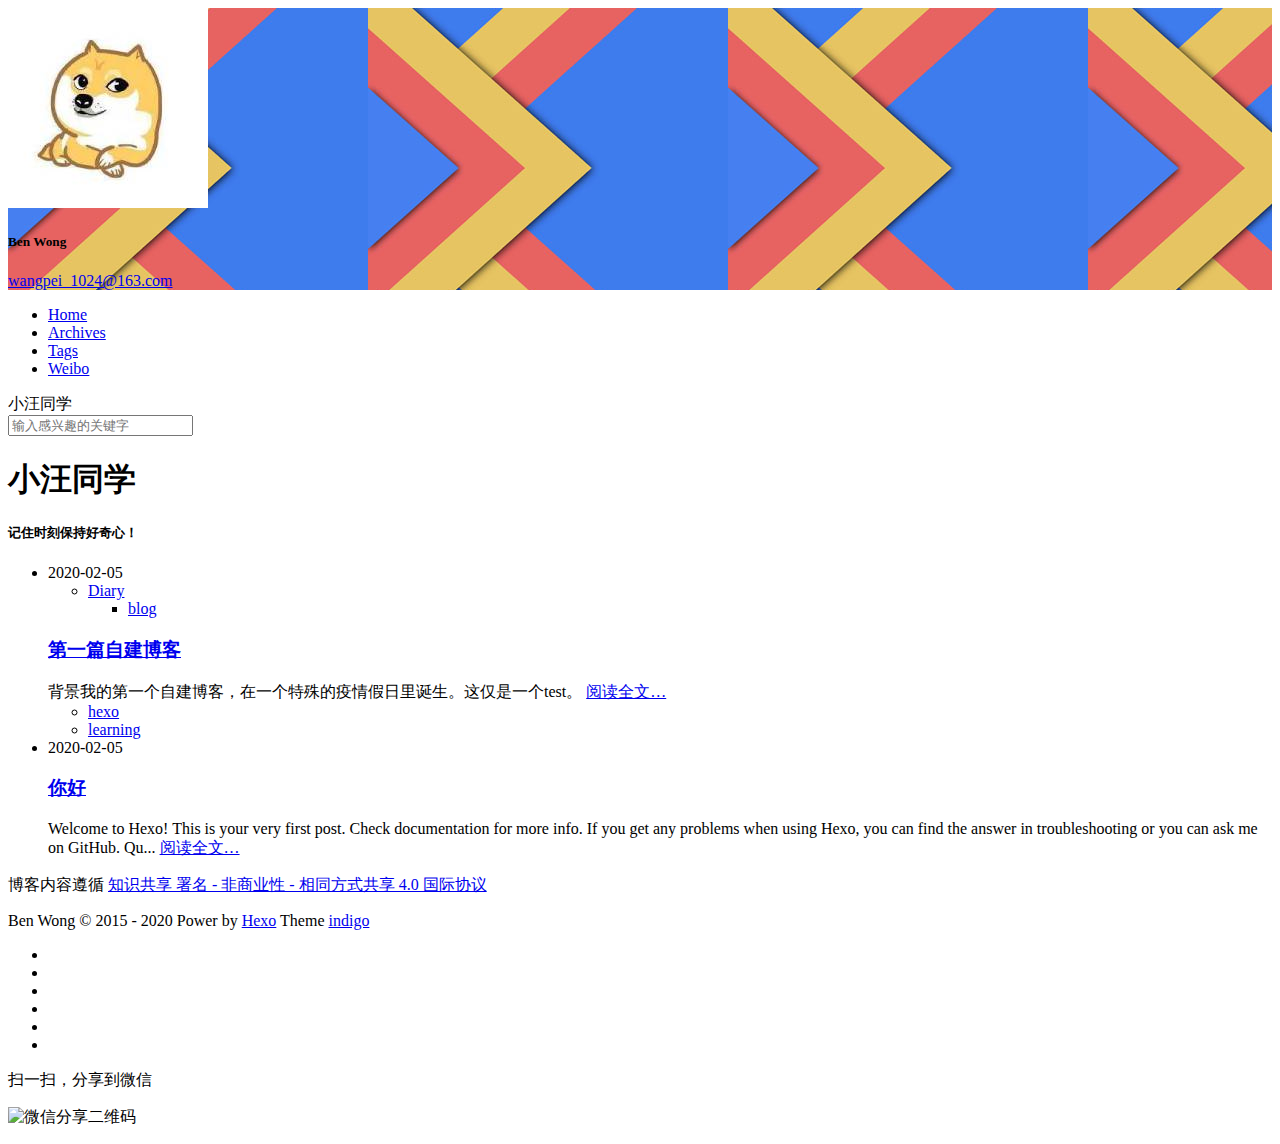
==== commit 3f02c095: "Site updated: 2020-02-06 16:40:15" ====
--- a/index.html
+++ b/index.html
@@ -23,8 +23,9 @@
     <meta name="keywords" content="">
     <meta property="og:type" content="website">
 <meta property="og:title" content="小汪同学">
-<meta property="og:url" content="http://yoursite.com/index.html">
+<meta property="og:url" content="http://benwong1024.github.io/index.html">
 <meta property="og:site_name" content="小汪同学">
+<meta property="og:locale" content="zh_CN">
 <meta property="article:author" content="Ben Wong">
 <meta name="twitter:card" content="summary">
     
@@ -52,7 +53,7 @@
         </a>
         <hgroup class="introduce">
           <h5 class="nickname">Ben Wong</h5>
-          <a href="mailto:634206017@qq.com" title="634206017@qq.com" class="mail">634206017@qq.com</a>
+          <a href="mailto:wangpei_1024@163.com" title="wangpei_1024@163.com" class="mail">wangpei_1024@163.com</a>
         </hgroup>
       </div>
     </div>
@@ -62,7 +63,7 @@
             <li class="waves-block waves-effect active">
               <a href="/"  >
                 <i class="icon icon-lg icon-home"></i>
-                主页
+                Home
               </a>
             </li>
         
@@ -81,30 +82,9 @@
             </li>
         
             <li class="waves-block waves-effect">
-              <a href="/categories"  >
-                <i class="icon icon-lg icon-th-list"></i>
-                Categories
-              </a>
-            </li>
-        
-            <li class="waves-block waves-effect">
-              <a href="https://github.com/yscoder" target="_blank" >
-                <i class="icon icon-lg icon-github"></i>
-                Github
-              </a>
-            </li>
-        
-            <li class="waves-block waves-effect">
-              <a href="http://www.weibo.com/ysweb" target="_blank" >
+              <a href="//weibo.com/benwong1024" target="_blank" >
                 <i class="icon icon-lg icon-weibo"></i>
                 Weibo
-              </a>
-            </li>
-        
-            <li class="waves-block waves-effect">
-              <a href="/custom"  >
-                <i class="icon icon-lg icon-link"></i>
-                测试
               </a>
             </li>
         
@@ -125,7 +105,7 @@
             <a href="javascript:;" class="header-icon waves-effect waves-circle waves-light" id="back">
                 <i class="icon icon-lg icon-chevron-left"></i>
             </a>
-            <input type="text" id="key" class="search-input" autocomplete="off" placeholder="Search">
+            <input type="text" id="key" class="search-input" autocomplete="off" placeholder="输入感兴趣的关键字">
             <a href="javascript:;" class="header-icon waves-effect waves-circle waves-light" id="search">
                 <i class="icon icon-lg icon-search"></i>
             </a>
@@ -166,6 +146,8 @@
         <time class="post-time" title="2020-02-05 17:42:39" datetime="2020-02-05T09:42:39.000Z"  itemprop="datePublished">2020-02-05</time>
 
         
+	<ul class="article-category-list"><li class="article-category-list-item"><a class="article-category-list-link" href="/categories/Diary/">Diary</a><ul class="article-category-list-child"><li class="article-category-list-item"><a class="article-category-list-link" href="/categories/Diary/blog/">blog</a></li></ul></li></ul>
+
 
 
     </div>
@@ -185,13 +167,19 @@
     <div class="post-content" id="post-content" itemprop="postContent">
 
     
-        背景第一个自建博客在一个特殊的疫情假日里诞生。这是一个test。
+        背景我的第一个自建博客，在一个特殊的疫情假日里诞生。这仅是一个test。
 
     
 
         <a href="/2020/02/05/%E7%AC%AC%E4%B8%80%E7%AF%87%E8%87%AA%E5%BB%BA%E5%8D%9A%E5%AE%A2/" class="post-more waves-effect waves-button">
-            Continue reading...
-        </a>
+            阅读全文…
+        </a>
+    </div>
+    
+    <div class="post-footer">
+        
+	<ul class="article-tag-list" itemprop="keywords"><li class="article-tag-list-item"><a class="article-tag-list-link" href="/tags/hexo/" rel="tag">hexo</a></li><li class="article-tag-list-item"><a class="article-tag-list-link" href="/tags/learning/" rel="tag">learning</a></li></ul>
+
     </div>
     
 </article>
@@ -215,7 +203,7 @@
 
   
     <h3 class="post-title" itemprop="name">
-      <a class="post-title-link" href="/2020/02/05/hello-world/">Hello World</a>
+      <a class="post-title-link" href="/2020/02/05/hello-world/">你好</a>
     </h3>
   
 
@@ -230,7 +218,7 @@
     
 
         <a href="/2020/02/05/hello-world/" class="post-more waves-effect waves-button">
-            Continue reading...
+            阅读全文…
         </a>
     </div>
     
@@ -259,7 +247,7 @@
 
         <p>
             
-            <span>This blog is licensed under a <a rel="license noopener" href="https://creativecommons.org/licenses/by/4.0/" target="_blank">Creative Commons Attribution 4.0 International License</a>.</span>
+            <span>博客内容遵循 <a rel="license noopener" href="https://creativecommons.org/licenses/by-nc-sa/4.0/deed.zh" target="_blank">知识共享 署名 - 非商业性 - 相同方式共享 4.0 国际协议</a></span>
         </p>
     </div>
     <div class="bottom">
@@ -281,7 +269,7 @@
 <div class="global-share" id="globalShare">
     <ul class="reset share-icons">
       <li>
-        <a class="weibo share-sns" target="_blank" href="http://service.weibo.com/share/share.php?url=http://yoursite.com/&title=小汪同学&pic=http://yoursite.com/img/avatar.jpg" data-title="微博">
+        <a class="weibo share-sns" target="_blank" href="http://service.weibo.com/share/share.php?url=http://benwong1024.github.io/&title=小汪同学&pic=http://benwong1024.github.io/img/avatar.jpg" data-title="微博">
           <i class="icon icon-weibo"></i>
         </a>
       </li>
@@ -291,22 +279,22 @@
         </a>
       </li>
       <li>
-        <a class="qq share-sns" target="_blank" href="http://connect.qq.com/widget/shareqq/index.html?url=http://yoursite.com/&title=小汪同学&source=" data-title=" QQ">
+        <a class="qq share-sns" target="_blank" href="http://connect.qq.com/widget/shareqq/index.html?url=http://benwong1024.github.io/&title=小汪同学&source=" data-title=" QQ">
           <i class="icon icon-qq"></i>
         </a>
       </li>
       <li>
-        <a class="facebook share-sns" target="_blank" href="https://www.facebook.com/sharer/sharer.php?u=http://yoursite.com/" data-title=" Facebook">
+        <a class="facebook share-sns" target="_blank" href="https://www.facebook.com/sharer/sharer.php?u=http://benwong1024.github.io/" data-title=" Facebook">
           <i class="icon icon-facebook"></i>
         </a>
       </li>
       <li>
-        <a class="twitter share-sns" target="_blank" href="https://twitter.com/intent/tweet?text=小汪同学&url=http://yoursite.com/&via=http://yoursite.com" data-title=" Twitter">
+        <a class="twitter share-sns" target="_blank" href="https://twitter.com/intent/tweet?text=小汪同学&url=http://benwong1024.github.io/&via=http://benwong1024.github.io" data-title=" Twitter">
           <i class="icon icon-twitter"></i>
         </a>
       </li>
       <li>
-        <a class="google share-sns" target="_blank" href="https://plus.google.com/share?url=http://yoursite.com/" data-title=" Google+">
+        <a class="google share-sns" target="_blank" href="https://plus.google.com/share?url=http://benwong1024.github.io/" data-title=" Google+">
           <i class="icon icon-google-plus"></i>
         </a>
       </li>
@@ -317,7 +305,7 @@
 <div class="page-modal wx-share" id="wxShare">
     <a class="close" href="javascript:;"><i class="icon icon-close"></i></a>
     <p>扫一扫，分享到微信</p>
-    <img src="//api.qrserver.com/v1/create-qr-code/?data=http://yoursite.com/" alt="微信分享二维码">
+    <img src="//api.qrserver.com/v1/create-qr-code/?data=http://benwong1024.github.io/" alt="微信分享二维码">
 </div>
 
 
@@ -361,23 +349,6 @@
 
 
 
-<script>
-(function() {
-    var OriginTitile = document.title, titleTime;
-    document.addEventListener('visibilitychange', function() {
-        if (document.hidden) {
-            document.title = '死鬼去哪里了！';
-            clearTimeout(titleTime);
-        } else {
-            document.title = '(つェ⊂)咦!又好了!';
-            titleTime = setTimeout(function() {
-                document.title = OriginTitile;
-            },2000);
-        }
-    });
-})();
-</script>
-
 
 
 </body>
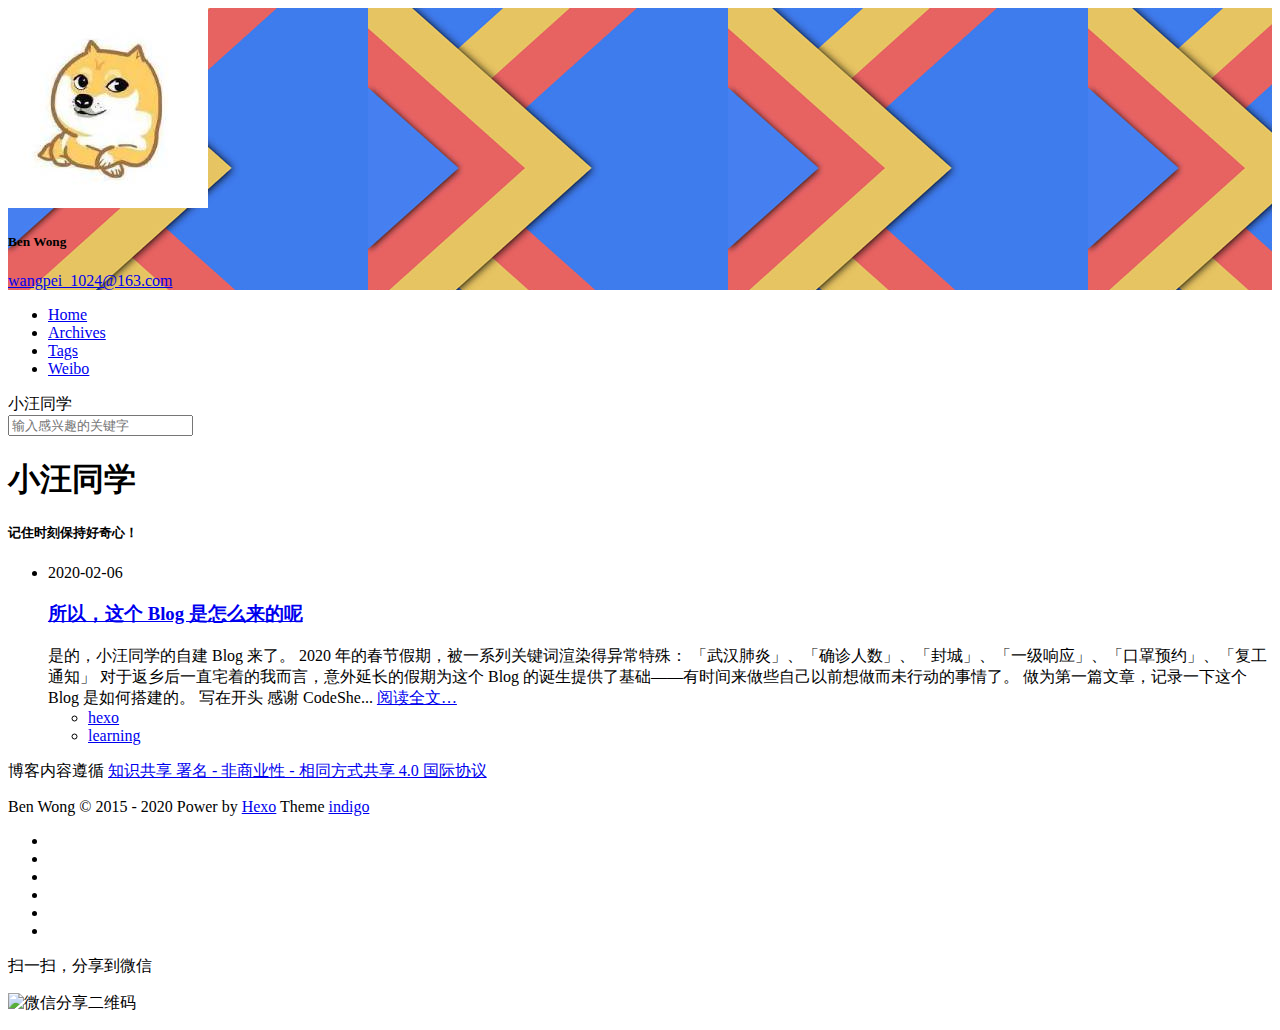
==== commit 2beab52f: "Site updated: 2020-02-06 23:35:35" ====
--- a/index.html
+++ b/index.html
@@ -139,15 +139,13 @@
     <ul class="post-list">
     
         <li class="post-list-item fade">
-            <article id="post-第一篇自建博客"
+            <article id="post-hexo-learning-1"
   class="article-card article-type-post" itemprop="blogPost">
 
     <div class="post-meta">
-        <time class="post-time" title="2020-02-05 17:42:39" datetime="2020-02-05T09:42:39.000Z"  itemprop="datePublished">2020-02-05</time>
-
-        
-	<ul class="article-category-list"><li class="article-category-list-item"><a class="article-category-list-link" href="/categories/Diary/">Diary</a><ul class="article-category-list-child"><li class="article-category-list-item"><a class="article-category-list-link" href="/categories/Diary/blog/">blog</a></li></ul></li></ul>
-
+        <time class="post-time" title="2020-02-06 18:55:09" datetime="2020-02-06T10:55:09.000Z"  itemprop="datePublished">2020-02-06</time>
+
+        
 
 
     </div>
@@ -157,7 +155,7 @@
 
   
     <h3 class="post-title" itemprop="name">
-      <a class="post-title-link" href="/2020/02/05/%E7%AC%AC%E4%B8%80%E7%AF%87%E8%87%AA%E5%BB%BA%E5%8D%9A%E5%AE%A2/">第一篇自建博客</a>
+      <a class="post-title-link" href="/2020/02/06/hexo-learning-1/">所以，这个 Blog 是怎么来的呢</a>
     </h3>
   
 
@@ -167,11 +165,19 @@
     <div class="post-content" id="post-content" itemprop="postContent">
 
     
-        背景我的第一个自建博客，在一个特殊的疫情假日里诞生。这仅是一个test。
-
-    
-
-        <a href="/2020/02/05/%E7%AC%AC%E4%B8%80%E7%AF%87%E8%87%AA%E5%BB%BA%E5%8D%9A%E5%AE%A2/" class="post-more waves-effect waves-button">
+        是的，小汪同学的自建 Blog 来了。
+ 2020 年的春节假期，被一系列关键词渲染得异常特殊：
+
+「武汉肺炎」、「确诊人数」、「封城」、「一级响应」、「口罩预约」、「复工通知」
+
+对于返乡后一直宅着的我而言，意外延长的假期为这个 Blog 的诞生提供了基础——有时间来做些自己以前想做而未行动的事情了。
+做为第一篇文章，记录一下这个 Blog 是如何搭建的。
+
+写在开头
+感谢 CodeShe...
+    
+
+        <a href="/2020/02/06/hexo-learning-1/" class="post-more waves-effect waves-button">
             阅读全文…
         </a>
     </div>
@@ -180,46 +186,6 @@
         
 	<ul class="article-tag-list" itemprop="keywords"><li class="article-tag-list-item"><a class="article-tag-list-link" href="/tags/hexo/" rel="tag">hexo</a></li><li class="article-tag-list-item"><a class="article-tag-list-link" href="/tags/learning/" rel="tag">learning</a></li></ul>
 
-    </div>
-    
-</article>
-
-        </li>
-    
-        <li class="post-list-item fade">
-            <article id="post-hello-world"
-  class="article-card article-type-post" itemprop="blogPost">
-
-    <div class="post-meta">
-        <time class="post-time" title="2020-02-05 17:31:14" datetime="2020-02-05T09:31:14.699Z"  itemprop="datePublished">2020-02-05</time>
-
-        
-
-
-    </div>
-
-    
-
-
-  
-    <h3 class="post-title" itemprop="name">
-      <a class="post-title-link" href="/2020/02/05/hello-world/">你好</a>
-    </h3>
-  
-
-
-
-
-    <div class="post-content" id="post-content" itemprop="postContent">
-
-    
-        Welcome to Hexo! This is your very first post. Check documentation for more info. If you get any problems when using Hexo, you can find the answer in troubleshooting or you can ask me on GitHub.
-Qu...
-    
-
-        <a href="/2020/02/05/hello-world/" class="post-more waves-effect waves-button">
-            阅读全文…
-        </a>
     </div>
     
 </article>
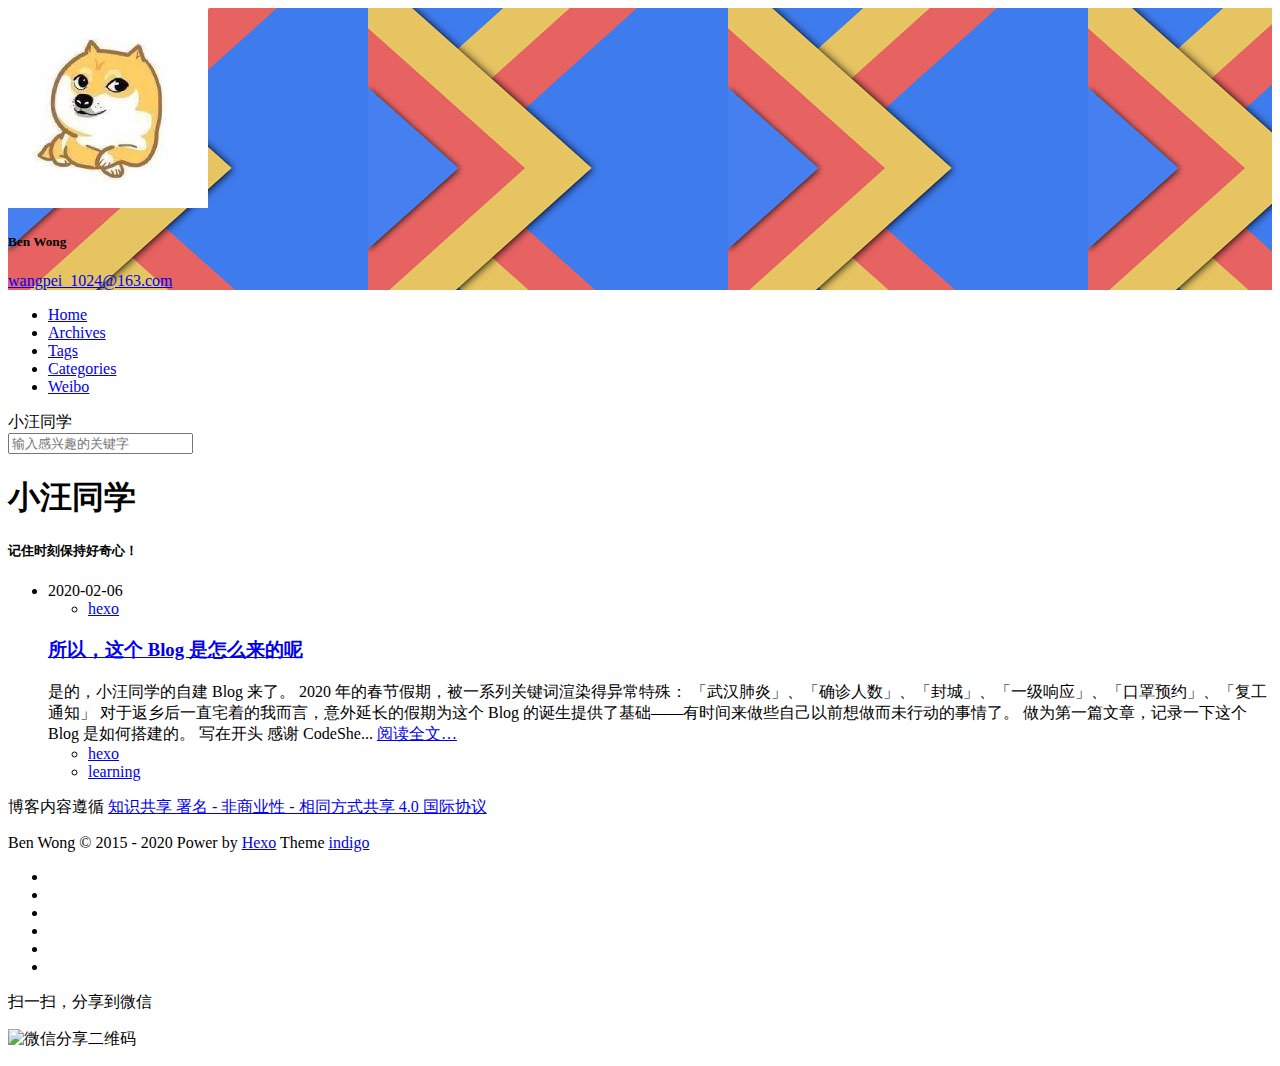
==== commit ab3f6e11: "Site updated: 2020-02-07 14:16:25" ====
--- a/index.html
+++ b/index.html
@@ -82,6 +82,13 @@
             </li>
         
             <li class="waves-block waves-effect">
+              <a href="/categories"  >
+                <i class="icon icon-lg icon-th-list"></i>
+                Categories
+              </a>
+            </li>
+        
+            <li class="waves-block waves-effect">
               <a href="//weibo.com/benwong1024" target="_blank" >
                 <i class="icon icon-lg icon-weibo"></i>
                 Weibo
@@ -146,6 +153,8 @@
         <time class="post-time" title="2020-02-06 18:55:09" datetime="2020-02-06T10:55:09.000Z"  itemprop="datePublished">2020-02-06</time>
 
         
+	<ul class="article-category-list"><li class="article-category-list-item"><a class="article-category-list-link" href="/categories/hexo/">hexo</a></li></ul>
+
 
 
     </div>
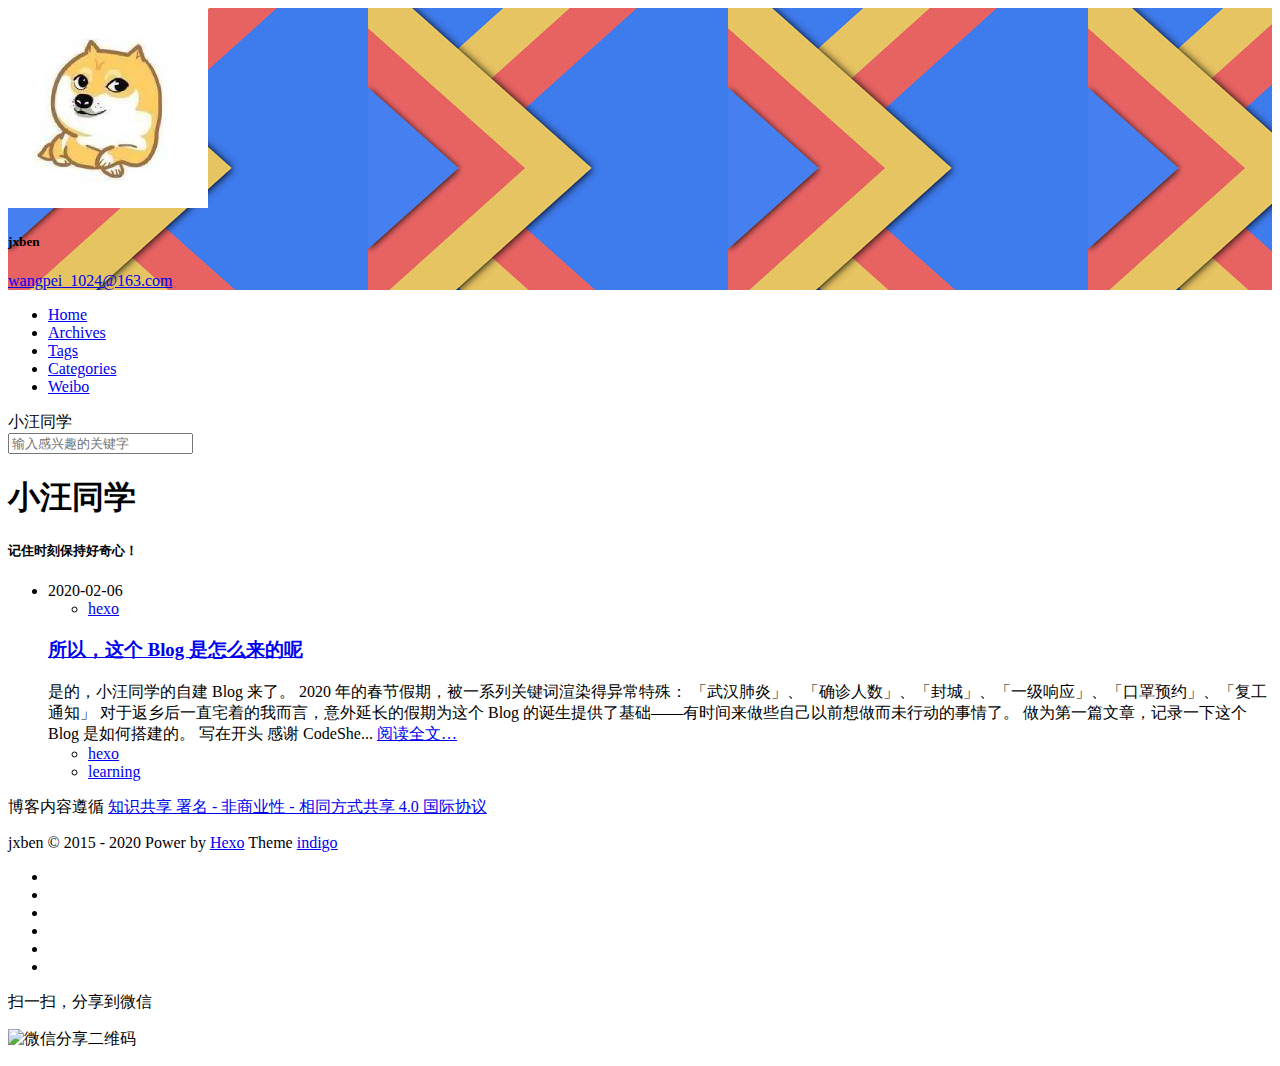
==== commit f0eb2717: "Site updated: 2020-02-07 14:21:12" ====
--- a/index.html
+++ b/index.html
@@ -23,10 +23,10 @@
     <meta name="keywords" content="">
     <meta property="og:type" content="website">
 <meta property="og:title" content="小汪同学">
-<meta property="og:url" content="http://benwong1024.github.io/index.html">
+<meta property="og:url" content="http://jxben.github.io/index.html">
 <meta property="og:site_name" content="小汪同学">
 <meta property="og:locale" content="zh_CN">
-<meta property="article:author" content="Ben Wong">
+<meta property="article:author" content="jxben">
 <meta name="twitter:card" content="summary">
     
     <link rel="shortcut icon" href="/favicon.ico">
@@ -52,7 +52,7 @@
           <img src="/img/avatar.jpg">
         </a>
         <hgroup class="introduce">
-          <h5 class="nickname">Ben Wong</h5>
+          <h5 class="nickname">jxben</h5>
           <a href="mailto:wangpei_1024@163.com" title="wangpei_1024@163.com" class="mail">wangpei_1024@163.com</a>
         </hgroup>
       </div>
@@ -226,7 +226,7 @@
         </p>
     </div>
     <div class="bottom">
-        <p><span>Ben Wong &copy; 2015 - 2020</span>
+        <p><span>jxben &copy; 2015 - 2020</span>
             <span>
                 
                 Power by <a href="http://hexo.io/" target="_blank">Hexo</a> Theme <a href="https://github.com/yscoder/hexo-theme-indigo" target="_blank">indigo</a>
@@ -244,7 +244,7 @@
 <div class="global-share" id="globalShare">
     <ul class="reset share-icons">
       <li>
-        <a class="weibo share-sns" target="_blank" href="http://service.weibo.com/share/share.php?url=http://benwong1024.github.io/&title=小汪同学&pic=http://benwong1024.github.io/img/avatar.jpg" data-title="微博">
+        <a class="weibo share-sns" target="_blank" href="http://service.weibo.com/share/share.php?url=http://jxben.github.io/&title=小汪同学&pic=http://jxben.github.io/img/avatar.jpg" data-title="微博">
           <i class="icon icon-weibo"></i>
         </a>
       </li>
@@ -254,22 +254,22 @@
         </a>
       </li>
       <li>
-        <a class="qq share-sns" target="_blank" href="http://connect.qq.com/widget/shareqq/index.html?url=http://benwong1024.github.io/&title=小汪同学&source=" data-title=" QQ">
+        <a class="qq share-sns" target="_blank" href="http://connect.qq.com/widget/shareqq/index.html?url=http://jxben.github.io/&title=小汪同学&source=" data-title=" QQ">
           <i class="icon icon-qq"></i>
         </a>
       </li>
       <li>
-        <a class="facebook share-sns" target="_blank" href="https://www.facebook.com/sharer/sharer.php?u=http://benwong1024.github.io/" data-title=" Facebook">
+        <a class="facebook share-sns" target="_blank" href="https://www.facebook.com/sharer/sharer.php?u=http://jxben.github.io/" data-title=" Facebook">
           <i class="icon icon-facebook"></i>
         </a>
       </li>
       <li>
-        <a class="twitter share-sns" target="_blank" href="https://twitter.com/intent/tweet?text=小汪同学&url=http://benwong1024.github.io/&via=http://benwong1024.github.io" data-title=" Twitter">
+        <a class="twitter share-sns" target="_blank" href="https://twitter.com/intent/tweet?text=小汪同学&url=http://jxben.github.io/&via=http://jxben.github.io" data-title=" Twitter">
           <i class="icon icon-twitter"></i>
         </a>
       </li>
       <li>
-        <a class="google share-sns" target="_blank" href="https://plus.google.com/share?url=http://benwong1024.github.io/" data-title=" Google+">
+        <a class="google share-sns" target="_blank" href="https://plus.google.com/share?url=http://jxben.github.io/" data-title=" Google+">
           <i class="icon icon-google-plus"></i>
         </a>
       </li>
@@ -280,7 +280,7 @@
 <div class="page-modal wx-share" id="wxShare">
     <a class="close" href="javascript:;"><i class="icon icon-close"></i></a>
     <p>扫一扫，分享到微信</p>
-    <img src="//api.qrserver.com/v1/create-qr-code/?data=http://benwong1024.github.io/" alt="微信分享二维码">
+    <img src="//api.qrserver.com/v1/create-qr-code/?data=http://jxben.github.io/" alt="微信分享二维码">
 </div>
 
 
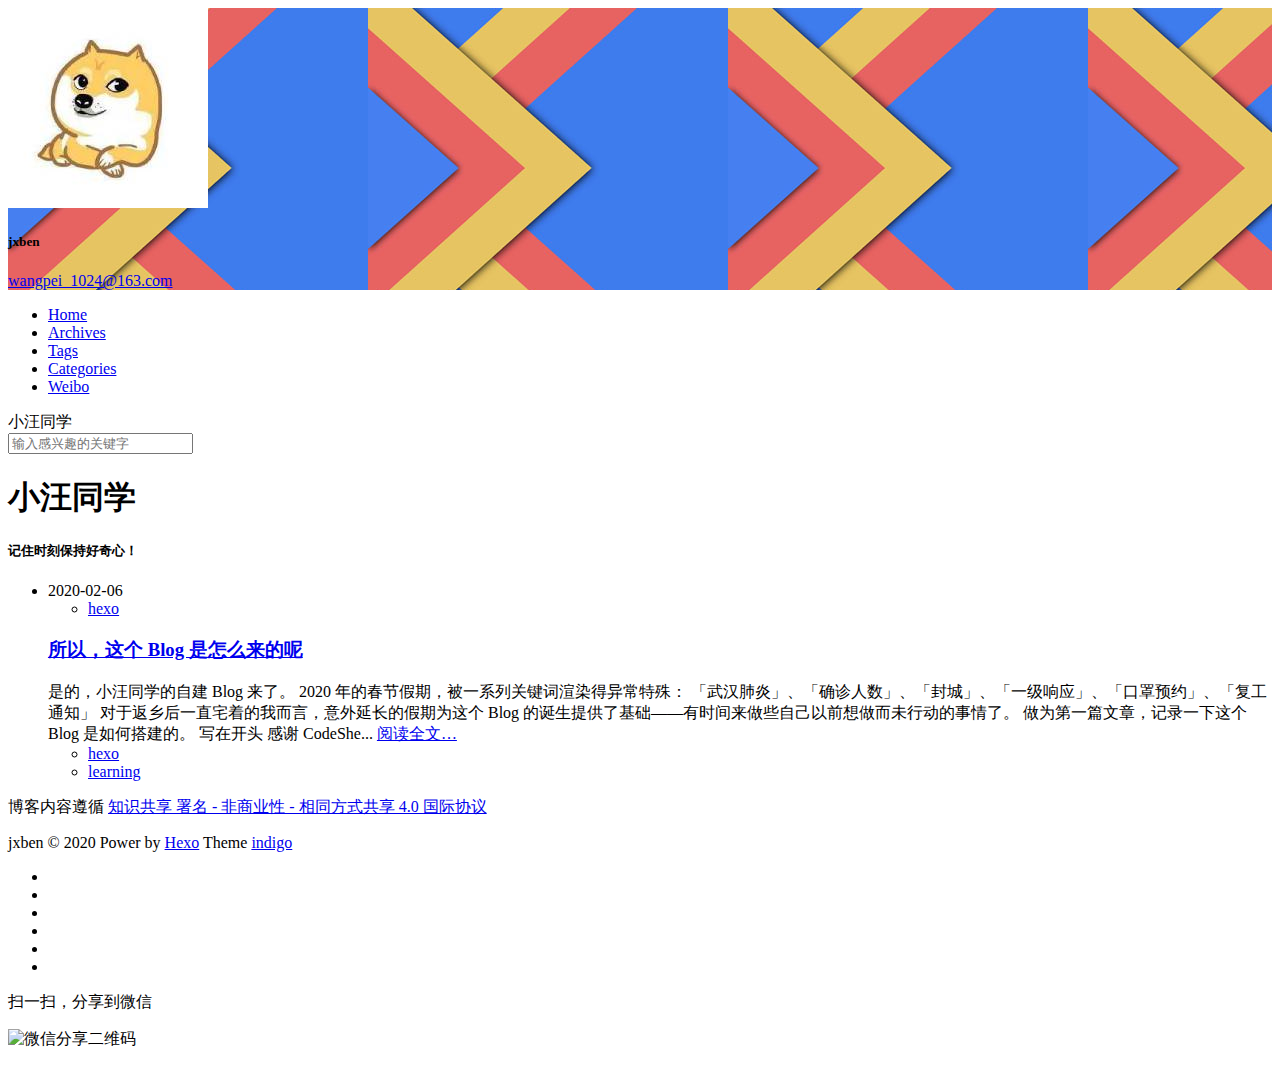
==== commit 15f4fc60: "Site updated: 2020-02-07 22:34:26" ====
--- a/index.html
+++ b/index.html
@@ -226,7 +226,7 @@
         </p>
     </div>
     <div class="bottom">
-        <p><span>jxben &copy; 2015 - 2020</span>
+        <p><span>jxben &copy; 2020</span>
             <span>
                 
                 Power by <a href="http://hexo.io/" target="_blank">Hexo</a> Theme <a href="https://github.com/yscoder/hexo-theme-indigo" target="_blank">indigo</a>
